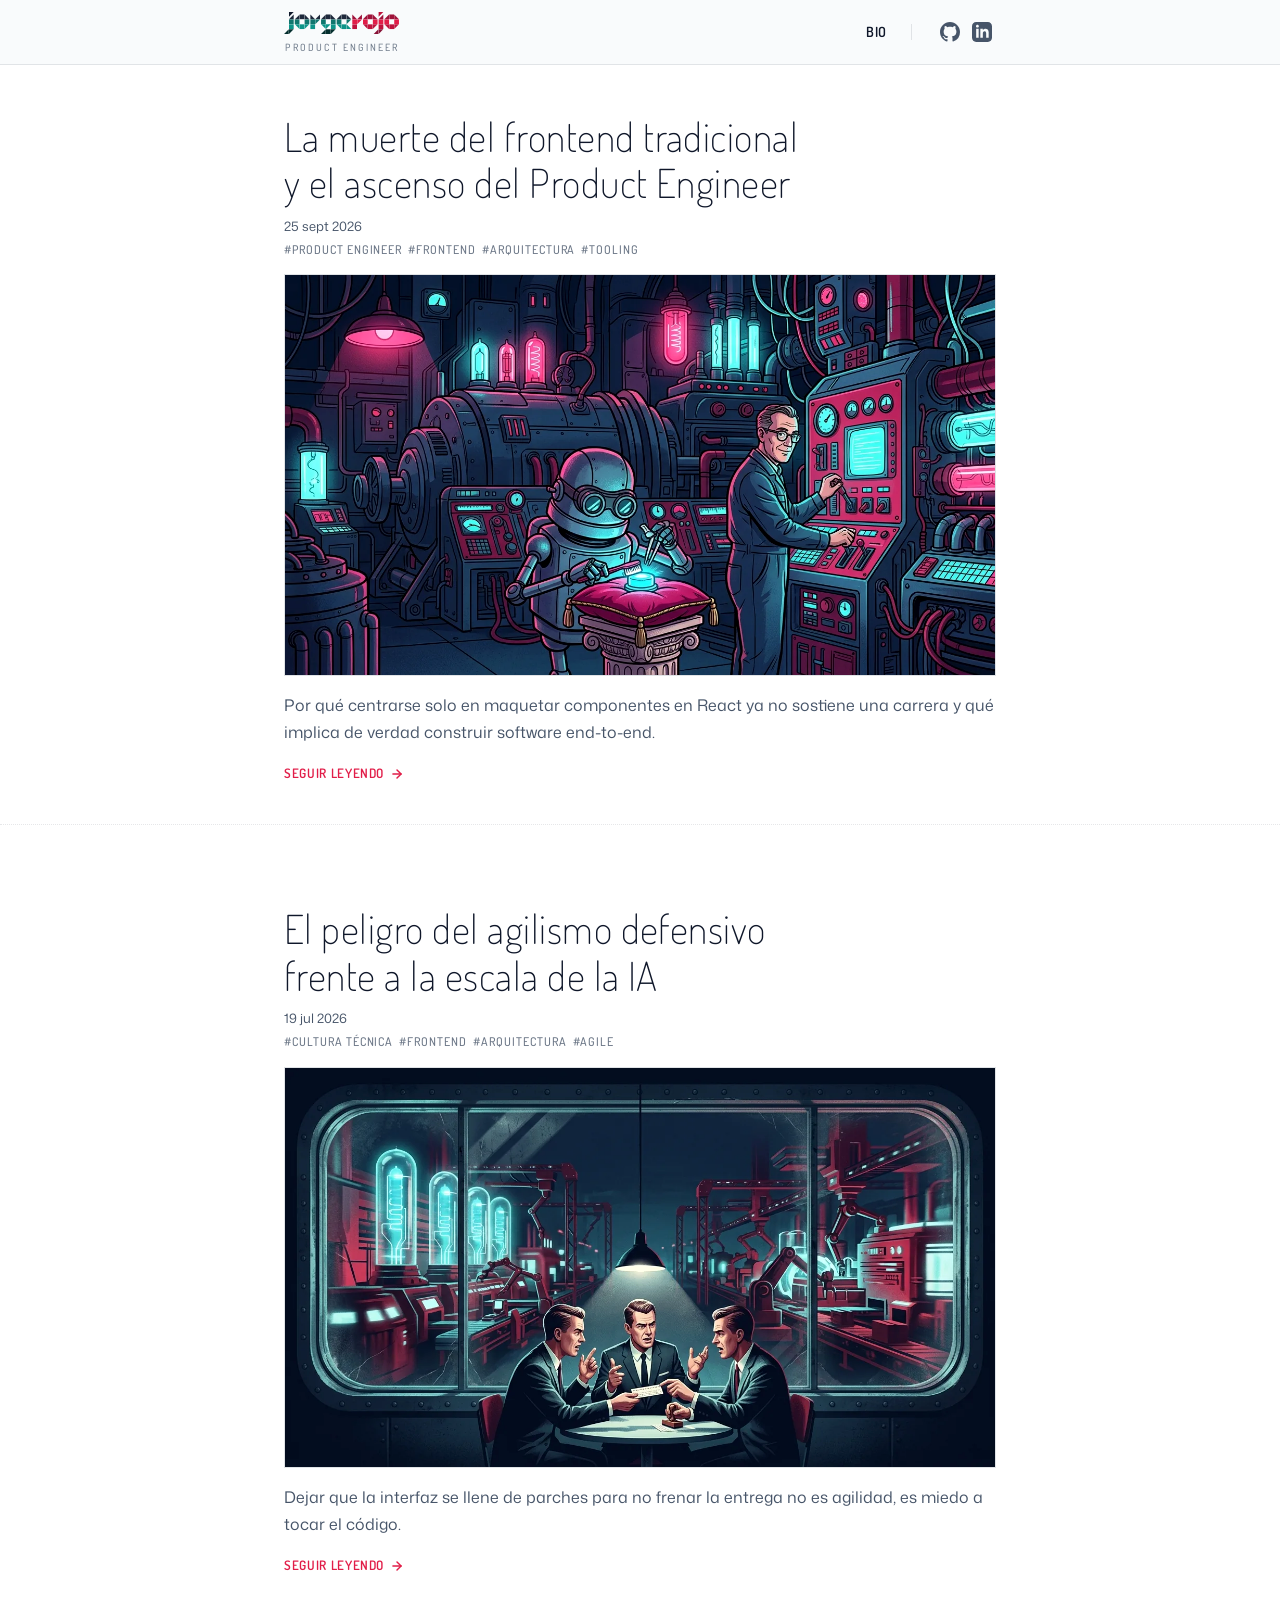
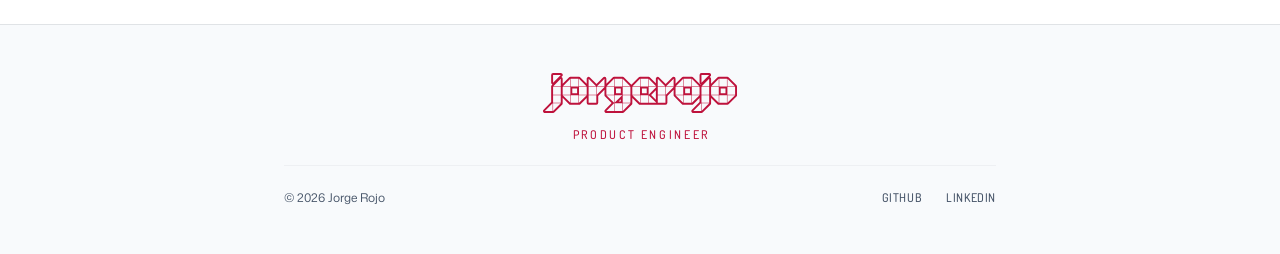
==== index.html @ 44f52a80 "deploy: automated build from commit 2c49580 [skip ci]" ====
<!DOCTYPE html><html lang="es" class="scroll-smooth"> <head><meta charset="utf-8"><meta name="viewport" content="width=device-width, initial-scale=1"><meta name="color-scheme" content="light dark"><link rel="icon" type="image/svg+xml" href="/favicon.svg"><link rel="shortcut icon" href="/favicon.ico"><link rel="canonical" href="https://www.jorgerojo.com/"><meta name="generator" content="Astro v7.3.5"><!-- Preload Critical Fonts (Eliminate FOUT & Typography Popping) --><link rel="preload" href="/fonts/dosis-latin-wght-normal.woff2" as="font" type="font/woff2" crossorigin><link rel="preload" href="/fonts/mona-sans-latin-wght-normal.woff2" as="font" type="font/woff2" crossorigin><title>Jorge Rojo | Product Engineer &amp; Arquitectura Frontend</title><meta name="description" content="Reflexiones sobre la industria del software y las realidades que asoman con el cambio de paradigma tecnológico."><meta name="author" content="Jorge Rojo"><meta name="robots" content="index, follow, max-image-preview:large, max-snippet:-1, max-video-preview:-1"><!-- OpenGraph --><meta property="og:site_name" content="Jorge Rojo"><meta property="og:locale" content="es_ES"><meta property="og:title" content="Jorge Rojo | Product Engineer &amp; Arquitectura Frontend"><meta property="og:description" content="Reflexiones sobre la industria del software y las realidades que asoman con el cambio de paradigma tecnológico."><meta property="og:url" content="https://www.jorgerojo.com/"><meta property="og:type" content="website"><meta property="og:image" content="https://www.jorgerojo.com/logo-jorge-rojo.svg"><!-- Twitter Card --><meta name="twitter:card" content="summary"><meta name="twitter:title" content="Jorge Rojo | Product Engineer &amp; Arquitectura Frontend"><meta name="twitter:description" content="Reflexiones sobre la industria del software y las realidades que asoman con el cambio de paradigma tecnológico."><meta name="twitter:image" content="https://www.jorgerojo.com/logo-jorge-rojo.svg"><!-- AI / LLM Contextual Discovery --><link rel="alternate" type="text/plain" href="/llms.txt" title="LLMs.txt"><link rel="alternate" type="text/plain" href="/llms-full.txt" title="LLMs-full.txt"><!-- Schema.org JSON-LD (Graph) --><script type="application/ld+json">{"@context":"https://schema.org","@graph":[{"@type":"Person","@id":"https://www.jorgerojo.com/#jorge-rojo","name":"Jorge Rojo","jobTitle":"Product Engineer","url":"https://www.jorgerojo.com","image":"https://www.jorgerojo.com/images/jorge-rojo.webp","sameAs":["https://www.linkedin.com/in/jorge-rojo/","https://github.com/JorgeRojo"],"knowsAbout":["Frontend Architecture","UI Engineering","Design Systems","Web Performance","TypeScript","Astro","AI Agents"]},{"@type":"WebSite","@id":"https://www.jorgerojo.com/#website","url":"https://www.jorgerojo.com","name":"Jorge Rojo | Product Engineer & Arquitectura Frontend","description":"Reflexiones sobre la industria del software y las realidades que asoman con el cambio de paradigma tecnológico.","inLanguage":"es","publisher":{"@id":"https://www.jorgerojo.com/#jorge-rojo"}}]}</script><link rel="stylesheet" href="/_astro/BaseLayout.AazjI-D1.css"><script type="module" src="/_astro/page.CMFgH77u.js"></script></head> <body class="bg-canvas-base text-snow min-h-screen flex flex-col selection:bg-action-berry selection:text-white antialiased overflow-x-clip"> <!-- Enlace de salto accesible (WCAG 2.4.1 Bypass Blocks) --><a href="#main-content" class="sr-only focus:not-sr-only focus:fixed focus:top-4 focus:left-4 focus:z-[100] focus:px-4 focus:py-2 focus:bg-action-berry focus:text-white focus:font-semibold focus:shadow-lg focus:outline-none focus:ring-2 focus:ring-snow font-heading tracking-wider">
Saltar al contenido principal
</a> <header id="site-header" class="site-header w-full border-b border-border-subtle bg-canvas-deep/80 backdrop-blur-md sticky top-0 z-50" data-astro-cid-nen7h5rs> <div class="site-header-inner max-w-[760px] mx-auto px-4 sm:px-6 relative h-16" data-astro-cid-nen7h5rs> <!-- Brand / Variant 05 SVG Logo (Único acceso a Inicio) --><a href="/" class="site-header-brand flex flex-col justify-center items-center hover:opacity-90 py-1" aria-label="Jorge Rojo - Inicio" title="Ir a la portada de Jorge Rojo | Product Engineer &amp; Arquitectura Frontend" data-astro-cid-nen7h5rs> <img src="/logo-jorge-rojo.svg" alt="Jorge Rojo" width="115" height="22" class="site-header-logo w-[104.5px] h-5 sm:w-[115px] sm:h-[22px] block" data-astro-cid-nen7h5rs> <span class="site-header-role text-[9.5px] sm:text-[10px] font-heading font-medium tracking-[0.22em] uppercase text-snow-muted/75 mt-1.5 sm:mt-2 leading-none text-center block whitespace-nowrap" data-astro-cid-nen7h5rs> Product Engineer </span> </a> <!-- Navigation (About + Social Icons) --> <nav class="site-header-nav flex items-center gap-5 text-sm font-semibold font-heading tracking-wider" aria-label="Navegación principal" data-astro-cid-nen7h5rs> <a href="/sobre-mi" class="transition-colors text-snow hover:text-bright-rose" aria-label="Bio: perfil profesional y principios de ingeniería" title="Perfil profesional, criterio técnico y principios de ingeniería" data-astro-cid-nen7h5rs>
BIO
</a> <div class="h-4 w-px bg-border-subtle mx-1" aria-hidden="true" role="separator" data-astro-cid-nen7h5rs></div> <nav class="flex items-center gap-1 " aria-label="Perfiles sociales en cabecera"> <a href="https://github.com/JorgeRojo" target="_blank" rel="noopener noreferrer" aria-label="Perfil de GitHub de Jorge Rojo (abre en nueva pestaña)" title="Perfil de GitHub de Jorge Rojo (se abre en nueva pestaña)" class="text-snow-muted hover:text-bright-rose transition-colors p-1"> <svg aria-hidden="true" focusable="false" width="20" height="20" class="w-5 h-5 fill-current" viewBox="0 0 24 24"> <path d="M12 0C5.37 0 0 5.37 0 12c0 5.31 3.435 9.795 8.205 11.385.6.105.825-.255.825-.57 0-.285-.015-1.23-.015-2.235-3.015.555-3.795-.735-4.035-1.41-.135-.345-.72-1.41-1.23-1.695-.42-.225-1.02-.78-.015-.795.945-.015 1.62.87 1.845 1.23 1.08 1.815 2.805 1.305 3.495.99.105-.78.42-1.305.765-1.605-2.67-.3-5.46-1.335-5.46-5.925 0-1.305.465-2.385 1.23-3.225-.12-.3-.54-1.53.12-3.18 0 0 1.005-.315 3.3 1.23.96-.27 1.98-.405 3-.405s2.04.135 3 .405c2.295-1.56 3.3-1.23 3.3-1.23.66 1.65.24 2.88.12 3.18.765.84 1.23 1.905 1.23 3.225 0 4.605-2.805 5.625-5.475 5.925.435.375.81 1.095.81 2.22 0 1.605-.015 2.895-.015 3.3 0 .315.225.69.825.57A12.02 12.02 0 0024 12c0-6.63-5.37-12-12-12z"></path> </svg> </a><a href="https://www.linkedin.com/in/jorge-rojo/" target="_blank" rel="noopener noreferrer" aria-label="Perfil de LinkedIn de Jorge Rojo (abre en nueva pestaña)" title="Perfil de LinkedIn de Jorge Rojo (se abre en nueva pestaña)" class="text-snow-muted hover:text-bright-rose transition-colors p-1"> <svg aria-hidden="true" focusable="false" width="20" height="20" class="w-5 h-5 fill-current" viewBox="0 0 24 24"> <path d="M19 0h-14c-2.761 0-5 2.239-5 5v14c0 2.761 2.239 5 5 5h14c2.762 0 5-2.239 5-5v-14c0-2.761-2.238-5-5-5zm-11 19h-3v-11h3v11zm-1.5-12.268c-.966 0-1.75-.79-1.75-1.764s.784-1.764 1.75-1.764 1.75.79 1.75 1.764-.783 1.764-1.75 1.764zm13.5 12.268h-3v-5.604c0-3.368-4-3.113-4 0v5.604h-3v-11h3v1.765c1.396-2.586 7-2.777 7 2.476v6.759z"></path> </svg> </a> </nav> </nav> </div> </header>  <script>
  (() => {
    // Si el navegador soporta ScrollTimeline nativo en JS y CSS (Chromium 115+)
    if (typeof ScrollTimeline !== 'undefined' && typeof CSS !== 'undefined' && CSS.supports && CSS.supports('animation-timeline', 'scroll()')) {
      return;
    }
    const header = document.getElementById('site-header');
    if (!header) return;
    let isScrolled = false;
    const onScroll = () => {
      const y = window.scrollY;
      if (!isScrolled && y > 60) {
        isScrolled = true;
        header.classList.add('is-scrolled');
      } else if (isScrolled && y < 20) {
        isScrolled = false;
        header.classList.remove('is-scrolled');
      }
    };
    window.addEventListener('scroll', onScroll, { passive: true });
    onScroll();
  })();
</script> <main id="main-content" class="w-full max-w-[760px] mx-auto px-4 sm:px-6 py-8 sm:py-12 flex-grow">   <h1 class="sr-only">Jorge Rojo | Product Engineer &amp; Arquitectura Frontend</h1>  <section aria-label="Listado de artículos del blog" class="flex flex-col"> <article aria-labelledby="post-title-la-muerte-del-frontend-tradicional" class="group py-7 sm:py-10 first:pt-0 last:pb-0  transition-colors"> <!-- 1. Título & Metadatos --><header class="mb-4"> <h2 id="post-title-la-muerte-del-frontend-tradicional" class="text-[1.75rem] sm:text-[2.25rem] lg:text-[2.5rem] font-extralight tracking-[0.012em] text-snow group-hover:text-bright-rose transition-colors leading-[1.16] text-balance normal-case mb-2.5 sm:mb-3"> <a href="/blog/la-muerte-del-frontend-tradicional" class="normal-case font-extralight focus:outline-none focus-visible:underline" title="Leer el artículo: La muerte del frontend tradicional y el ascenso del Product Engineer"> La muerte del frontend tradicional y el ascenso del Product Engineer </a> </h2> <div class="flex flex-col gap-1.5 mb-3 text-xs sm:text-[13px] text-snow-muted font-normal "> <time datetime="2026-09-25T00:00:00.000Z" class="whitespace-nowrap">25 sept 2026</time> <ul class="flex flex-wrap items-center gap-1.5 list-none p-0 m-0 " aria-label="Etiquetas"> <li> <span class="text-[11px] sm:text-xs font-heading font-medium tracking-[0.08em] uppercase text-snow-muted/80 whitespace-nowrap">
#Product Engineer </span> </li><li> <span class="text-[11px] sm:text-xs font-heading font-medium tracking-[0.08em] uppercase text-snow-muted/80 whitespace-nowrap">
#Frontend </span> </li><li> <span class="text-[11px] sm:text-xs font-heading font-medium tracking-[0.08em] uppercase text-snow-muted/80 whitespace-nowrap">
#Arquitectura </span> </li><li> <span class="text-[11px] sm:text-xs font-heading font-medium tracking-[0.08em] uppercase text-snow-muted/80 whitespace-nowrap">
#Tooling </span> </li> </ul> </div> </header> <!-- 2. Imagen: tan ancha como el texto (enlace complementario aria-hidden para evitar foco duplicado en lectores) --> <a href="/blog/la-muerte-del-frontend-tradicional" class="w-full overflow-hidden border border-border-subtle bg-canvas-deep block my-4 relative " tabindex="-1" aria-hidden="true"> <img src="/images/posts/la-muerte-del-frontend-tradicional.webp" alt="" width="760" height="428" class="w-full aspect-[16/9] object-cover filter contrast-105 group-hover:scale-[1.02] transition-transform duration-300" loading="lazy"> </a> <!-- 3. Resumen y enlace para seguir leyendo --> <div class="mt-4 space-y-3.5"> <p class="text-snow-muted text-[15px] sm:text-base leading-[1.7] text-pretty"> Por qué centrarse solo en maquetar componentes en React ya no sostiene una carrera y qué implica de verdad construir software end-to-end. </p> <div> <a href="/blog/la-muerte-del-frontend-tradicional" title="Leer el artículo completo: La muerte del frontend tradicional y el ascenso del Product Engineer" class="inline-flex items-center gap-1.5 text-xs sm:text-[13px] font-heading font-semibold tracking-wider uppercase text-bright-rose hover:text-action-hover transition-colors whitespace-nowrap"> <span>Seguir leyendo</span> <span class="sr-only">: La muerte del frontend tradicional y el ascenso del Product Engineer</span> <svg aria-hidden="true" focusable="false" width="14" height="14" viewBox="0 0 24 24" fill="none" stroke="currentColor" stroke-width="2.5" stroke-linecap="round" stroke-linejoin="round" class="group-hover:translate-x-1.5 transition-transform"> <line x1="5" y1="12" x2="19" y2="12"></line> <polyline points="12 5 19 12 12 19"></polyline> </svg> </a> </div> </div> <!-- Separador punteado a ancho completo de pantalla (full-bleed 100vw), omitido en el último artículo --> <div class="relative left-1/2 right-1/2 -ml-[50vw] -mr-[50vw] w-screen border-b border-dotted border-border-subtle mt-7 sm:mt-10 group-last:hidden" aria-hidden="true" role="separator"></div> </article><article aria-labelledby="post-title-el-peligro-del-agilismo-defensivo" class="group py-7 sm:py-10 first:pt-0 last:pb-0 pb-0 transition-colors"> <!-- 1. Título & Metadatos --><header class="mb-4"> <h2 id="post-title-el-peligro-del-agilismo-defensivo" class="text-[1.75rem] sm:text-[2.25rem] lg:text-[2.5rem] font-extralight tracking-[0.012em] text-snow group-hover:text-bright-rose transition-colors leading-[1.16] text-balance normal-case mb-2.5 sm:mb-3"> <a href="/blog/el-peligro-del-agilismo-defensivo" class="normal-case font-extralight focus:outline-none focus-visible:underline" title="Leer el artículo: El peligro del agilismo defensivo frente a la escala de la IA"> El peligro del agilismo defensivo frente a la escala de la IA </a> </h2> <div class="flex flex-col gap-1.5 mb-3 text-xs sm:text-[13px] text-snow-muted font-normal "> <time datetime="2026-07-19T00:00:00.000Z" class="whitespace-nowrap">19 jul 2026</time> <ul class="flex flex-wrap items-center gap-1.5 list-none p-0 m-0 " aria-label="Etiquetas"> <li> <span class="text-[11px] sm:text-xs font-heading font-medium tracking-[0.08em] uppercase text-snow-muted/80 whitespace-nowrap">
#Cultura Técnica </span> </li><li> <span class="text-[11px] sm:text-xs font-heading font-medium tracking-[0.08em] uppercase text-snow-muted/80 whitespace-nowrap">
#Frontend </span> </li><li> <span class="text-[11px] sm:text-xs font-heading font-medium tracking-[0.08em] uppercase text-snow-muted/80 whitespace-nowrap">
#Arquitectura </span> </li><li> <span class="text-[11px] sm:text-xs font-heading font-medium tracking-[0.08em] uppercase text-snow-muted/80 whitespace-nowrap">
#Agile </span> </li> </ul> </div> </header> <!-- 2. Imagen: tan ancha como el texto (enlace complementario aria-hidden para evitar foco duplicado en lectores) --> <a href="/blog/el-peligro-del-agilismo-defensivo" class="w-full overflow-hidden border border-border-subtle bg-canvas-deep block my-4 relative " tabindex="-1" aria-hidden="true"> <img src="/images/posts/el-peligro-del-agilismo-defensivo.webp" alt="" width="760" height="428" class="w-full aspect-[16/9] object-cover filter contrast-105 group-hover:scale-[1.02] transition-transform duration-300" loading="lazy"> </a> <!-- 3. Resumen y enlace para seguir leyendo --> <div class="mt-4 space-y-3.5"> <p class="text-snow-muted text-[15px] sm:text-base leading-[1.7] text-pretty"> Dejar que la interfaz se llene de parches para no frenar la entrega no es agilidad, es miedo a tocar el código. </p> <div> <a href="/blog/el-peligro-del-agilismo-defensivo" title="Leer el artículo completo: El peligro del agilismo defensivo frente a la escala de la IA" class="inline-flex items-center gap-1.5 text-xs sm:text-[13px] font-heading font-semibold tracking-wider uppercase text-bright-rose hover:text-action-hover transition-colors whitespace-nowrap"> <span>Seguir leyendo</span> <span class="sr-only">: El peligro del agilismo defensivo frente a la escala de la IA</span> <svg aria-hidden="true" focusable="false" width="14" height="14" viewBox="0 0 24 24" fill="none" stroke="currentColor" stroke-width="2.5" stroke-linecap="round" stroke-linejoin="round" class="group-hover:translate-x-1.5 transition-transform"> <line x1="5" y1="12" x2="19" y2="12"></line> <polyline points="12 5 19 12 12 19"></polyline> </svg> </a> </div> </div> <!-- Separador punteado a ancho completo de pantalla (full-bleed 100vw), omitido en el último artículo -->  </article> </section>  </main> <footer class="mt-auto border-t border-border-subtle bg-canvas-deep py-10 sm:py-12 text-xs text-snow-muted" data-astro-cid-jo6i4kqk> <div class="max-w-[760px] mx-auto px-4 sm:px-6 flex flex-col items-center justify-center gap-6" data-astro-cid-jo6i4kqk> <!-- Centered Brand: Logo 2 (+65% vs header, +10% escala) + Product Engineer en color del logo y espaciado --><a href="/" class="flex flex-col items-center justify-center hover:opacity-90 transition-opacity" aria-label="Jorge Rojo - Inicio" title="Volver a la portada de Jorge Rojo | Product Engineer &amp; Arquitectura Frontend" data-astro-cid-jo6i4kqk> <img src="/logo-jorge-rojo-2.svg" alt="Jorge Rojo" width="195" height="40" class="h-[33px] w-[160.5px] sm:h-[40px] sm:w-[194.5px] block footer-brand-logo" data-astro-cid-jo6i4kqk> <span class="text-[11px] sm:text-xs font-heading font-medium tracking-[0.22em] mr-[-0.22em] uppercase text-brand-logo mt-3.5 sm:mt-4 leading-none text-center whitespace-nowrap" data-astro-cid-jo6i4kqk> Product Engineer </span> </a> <!-- Footer Meta: Copyright & Redes sociales --> <div class="w-full flex flex-col sm:flex-row items-center justify-between gap-4 pt-6 border-t border-border-subtle/40 text-[11px] sm:text-xs" data-astro-cid-jo6i4kqk> <span data-astro-cid-jo6i4kqk>© 2026 Jorge Rojo</span> <nav class="flex items-center gap-6 font-heading font-medium tracking-wider" aria-label="Perfiles sociales en pie de página"> <a href="https://github.com/JorgeRojo" target="_blank" rel="noopener noreferrer" aria-label="Perfil de GitHub de Jorge Rojo (abre en nueva pestaña)" title="Perfil de GitHub de Jorge Rojo (se abre en nueva pestaña)" class="hover:text-bright-rose transition-colors"> <span class="whitespace-nowrap">GitHub</span> </a><a href="https://www.linkedin.com/in/jorge-rojo/" target="_blank" rel="noopener noreferrer" aria-label="Perfil de LinkedIn de Jorge Rojo (abre en nueva pestaña)" title="Perfil de LinkedIn de Jorge Rojo (se abre en nueva pestaña)" class="hover:text-bright-rose transition-colors"> <span class="whitespace-nowrap">LinkedIn</span> </a> </nav> </div> </div> </footer> <!-- Cloudflare Web Analytics --> <script type="module" src="https://static.cloudflareinsights.com/beacon.min.js" data-cf-beacon="{&quot;token&quot;: &quot;a482876f82164b0392340a3fcb94eeef&quot;}"></script><!-- End Cloudflare Web Analytics --> </body> </html>
---- _astro/BaseLayout.AazjI-D1.css ----
/*! tailwindcss v4.3.3 | MIT License | https://tailwindcss.com */
@layer properties{@supports (((-webkit-hyphens:none)) and (not (margin-trim:inline))) or ((-moz-orient:inline) and (not (color:rgb(from red r g b)))){*,:before,:after,::backdrop{--tw-rotate-x:initial;--tw-rotate-y:initial;--tw-rotate-z:initial;--tw-skew-x:initial;--tw-skew-y:initial;--tw-space-y-reverse:0;--tw-border-style:solid;--tw-gradient-position:initial;--tw-gradient-from:#0000;--tw-gradient-via:#0000;--tw-gradient-to:#0000;--tw-gradient-stops:initial;--tw-gradient-via-stops:initial;--tw-gradient-from-position:0%;--tw-gradient-via-position:50%;--tw-gradient-to-position:100%;--tw-leading:initial;--tw-font-weight:initial;--tw-tracking:initial;--tw-shadow:0 0 #0000;--tw-shadow-color:initial;--tw-shadow-alpha:100%;--tw-inset-shadow:0 0 #0000;--tw-inset-shadow-color:initial;--tw-inset-shadow-alpha:100%;--tw-ring-color:initial;--tw-ring-shadow:0 0 #0000;--tw-inset-ring-color:initial;--tw-inset-ring-shadow:0 0 #0000;--tw-ring-inset:initial;--tw-ring-offset-width:0px;--tw-ring-offset-color:#fff;--tw-ring-offset-shadow:0 0 #0000;--tw-blur:initial;--tw-brightness:initial;--tw-contrast:initial;--tw-grayscale:initial;--tw-hue-rotate:initial;--tw-invert:initial;--tw-opacity:initial;--tw-saturate:initial;--tw-sepia:initial;--tw-drop-shadow:initial;--tw-drop-shadow-color:initial;--tw-drop-shadow-alpha:100%;--tw-drop-shadow-size:initial;--tw-backdrop-blur:initial;--tw-backdrop-brightness:initial;--tw-backdrop-contrast:initial;--tw-backdrop-grayscale:initial;--tw-backdrop-hue-rotate:initial;--tw-backdrop-invert:initial;--tw-backdrop-opacity:initial;--tw-backdrop-saturate:initial;--tw-backdrop-sepia:initial;--tw-duration:initial;--tw-translate-x:0;--tw-translate-y:0;--tw-translate-z:0}}}@font-face{font-family:Dosis Variable;font-style:normal;font-display:swap;font-weight:200 800;src:url(/fonts/dosis-latin-ext-wght-normal.woff2)format("woff2");unicode-range:U+100-2BA,U+2BD-2C5,U+2C7-2CC,U+2CE-2D7,U+2DD-2FF,U+304,U+308,U+329,U+1D00-1DBF,U+1E00-1E9F,U+1EF2-1EFF,U+2020,U+20A0-20AB,U+20AD-20C0,U+2113,U+2C60-2C7F,U+A720-A7FF}@font-face{font-family:Dosis Variable;font-style:normal;font-display:swap;font-weight:200 800;src:url(/fonts/dosis-latin-wght-normal.woff2)format("woff2");unicode-range:U+??,U+131,U+152-153,U+2BB-2BC,U+2C6,U+2DA,U+2DC,U+304,U+308,U+329,U+2000-206F,U+20AC,U+2122,U+2191,U+2193,U+2212,U+2215,U+FEFF,U+FFFD}@font-face{font-family:Dosis;font-style:normal;font-display:swap;font-weight:200 800;src:url(/fonts/dosis-latin-wght-normal.woff2)format("woff2");unicode-range:U+??,U+131,U+152-153,U+2BB-2BC,U+2C6,U+2DA,U+2DC,U+304,U+308,U+329,U+2000-206F,U+20AC,U+2122,U+2191,U+2193,U+2212,U+2215,U+FEFF,U+FFFD}@font-face{font-family:Mona Sans Variable;font-style:normal;font-display:swap;font-weight:200 900;src:url(/fonts/mona-sans-latin-ext-wght-normal.woff2)format("woff2");unicode-range:U+100-2BA,U+2BD-2C5,U+2C7-2CC,U+2CE-2D7,U+2DD-2FF,U+304,U+308,U+329,U+1D00-1DBF,U+1E00-1E9F,U+1EF2-1EFF,U+2020,U+20A0-20AB,U+20AD-20C0,U+2113,U+2C60-2C7F,U+A720-A7FF}@font-face{font-family:Mona Sans Variable;font-style:normal;font-display:swap;font-weight:200 900;src:url(/fonts/mona-sans-latin-wght-normal.woff2)format("woff2");unicode-range:U+??,U+131,U+152-153,U+2BB-2BC,U+2C6,U+2DA,U+2DC,U+304,U+308,U+329,U+2000-206F,U+20AC,U+2122,U+2191,U+2193,U+2212,U+2215,U+FEFF,U+FFFD}@font-face{font-family:Mona Sans;font-style:normal;font-display:swap;font-weight:200 900;src:url(/fonts/mona-sans-latin-wght-normal.woff2)format("woff2");unicode-range:U+??,U+131,U+152-153,U+2BB-2BC,U+2C6,U+2DA,U+2DC,U+304,U+308,U+329,U+2000-206F,U+20AC,U+2122,U+2191,U+2193,U+2212,U+2215,U+FEFF,U+FFFD}@layer theme{:root,:host{--font-sans:"Mona Sans Variable", "Mona Sans", -apple-system, BlinkMacSystemFont, "Segoe UI", "Noto Sans", Helvetica, Arial, sans-serif, "Apple Color Emoji", "Segoe UI Emoji";--font-mono:ui-monospace, SFMono-Regular, "SF Mono", Menlo, Consolas, "Liberation Mono", monospace;--color-white:#fff;--spacing:.25rem;--text-xs:.75rem;--text-xs--line-height:calc(1 / .75);--text-sm:.875rem;--text-sm--line-height:calc(1.25 / .875);--text-base:1rem;--text-base--line-height:calc(1.5 / 1);--text-lg:1.125rem;--text-lg--line-height:calc(1.75 / 1.125);--text-xl:1.25rem;--text-xl--line-height:calc(1.75 / 1.25);--text-2xl:1.5rem;--text-2xl--line-height:calc(2 / 1.5);--text-3xl:1.875rem;--text-3xl--line-height:calc(2.25 / 1.875);--text-4xl:2.25rem;--text-4xl--line-height:calc(2.5 / 2.25);--font-weight-extralight:200;--font-weight-light:300;--font-weight-normal:400;--font-weight-medium:500;--font-weight-semibold:600;--tracking-tight:-.025em;--tracking-wider:.05em;--leading-tight:1.25;--leading-snug:1.375;--leading-relaxed:1.625;--drop-shadow-lg:0 4px 4px #00000026;--blur-md:12px;--default-transition-duration:.15s;--default-transition-timing-function:cubic-bezier(.4, 0, .2, 1);--default-font-family:var(--font-sans);--default-mono-font-family:var(--font-mono);--font-heading:"Dosis Variable", "Dosis", -apple-system, BlinkMacSystemFont, sans-serif;--color-canvas-base:var(--canvas-base);--color-canvas-deep:var(--canvas-deep);--color-canvas-surface:var(--canvas-surface);--color-snow:var(--snow);--color-snow-muted:var(--snow-muted);--color-border-subtle:var(--border-subtle);--color-border-medium:var(--border-medium);--color-border-strong:var(--border-strong);--color-action-berry:var(--action-berry);--color-action-hover:var(--action-hover);--color-bright-rose:var(--bright-rose);--color-brand-logo:var(--brand-logo)}}@layer base{*,:after,:before,::backdrop{box-sizing:border-box;border:0 solid;margin:0;padding:0}::file-selector-button{box-sizing:border-box;border:0 solid;margin:0;padding:0}html,:host{-webkit-text-size-adjust:100%;tab-size:4;line-height:1.5;font-family:var(--default-font-family,-apple-system, BlinkMacSystemFont, "Segoe UI", Roboto, "Helvetica Neue", "Noto Sans", Arial, sans-serif, "Apple Color Emoji", "Segoe UI Emoji", "Segoe UI Symbol", "Noto Color Emoji");font-feature-settings:var(--default-font-feature-settings,normal);font-variation-settings:var(--default-font-variation-settings,normal);-webkit-tap-highlight-color:transparent}hr{height:0;color:inherit;border-top-width:1px}abbr:where([title]){text-decoration:underline dotted}h1,h2,h3,h4,h5,h6{font-size:inherit;font-weight:inherit}a{color:inherit;-webkit-text-decoration:inherit;-webkit-text-decoration:inherit;-webkit-text-decoration:inherit;text-decoration:inherit}b,strong{font-weight:bolder}code,kbd,samp,pre{font-family:var(--default-mono-font-family,ui-monospace, SFMono-Regular, Menlo, Monaco, Consolas, "Liberation Mono", "Courier New", monospace);font-feature-settings:var(--default-mono-font-feature-settings,normal);font-variation-settings:var(--default-mono-font-variation-settings,normal);font-size:1em}small{font-size:80%}sub,sup{vertical-align:baseline;font-size:75%;line-height:0;position:relative}sub{bottom:-.25em}sup{top:-.5em}table{text-indent:0;border-color:inherit;border-collapse:collapse}:-moz-focusring:where(:not(iframe)){outline:auto}progress{vertical-align:baseline}summary{display:list-item}ol,ul,menu{list-style:none}img,svg,video,canvas,audio,iframe,embed,object{vertical-align:middle;display:block}img,video{max-width:100%;height:auto}button,input,select,optgroup,textarea{font:inherit;font-feature-settings:inherit;font-variation-settings:inherit;letter-spacing:inherit;color:inherit;opacity:1;background-color:#0000;border-radius:0}::file-selector-button{font:inherit;font-feature-settings:inherit;font-variation-settings:inherit;letter-spacing:inherit;color:inherit;opacity:1;background-color:#0000;border-radius:0}:where(select:is([multiple],[size])) optgroup{font-weight:bolder}:where(select:is([multiple],[size])) optgroup option{padding-inline-start:20px}::file-selector-button{margin-inline-end:4px}::placeholder{opacity:1}@supports (not ((-webkit-appearance:-apple-pay-button))) or (contain-intrinsic-size:1px){::placeholder{color:currentColor}@supports (color:color-mix(in lab, red, red)){::placeholder{color:color-mix(in oklab, currentcolor 50%, transparent)}}}textarea{resize:vertical}::-webkit-search-decoration{-webkit-appearance:none}::-webkit-date-and-time-value{min-height:1lh;text-align:inherit}::-webkit-datetime-edit{display:inline-flex}::-webkit-datetime-edit-fields-wrapper{padding:0}::-webkit-datetime-edit{padding-block:0}::-webkit-datetime-edit-year-field{padding-block:0}::-webkit-datetime-edit-month-field{padding-block:0}::-webkit-datetime-edit-day-field{padding-block:0}::-webkit-datetime-edit-hour-field{padding-block:0}::-webkit-datetime-edit-minute-field{padding-block:0}::-webkit-datetime-edit-second-field{padding-block:0}::-webkit-datetime-edit-millisecond-field{padding-block:0}::-webkit-datetime-edit-meridiem-field{padding-block:0}::-webkit-calendar-picker-indicator{line-height:1}:-moz-ui-invalid{box-shadow:none}button,input:where([type=button],[type=reset],[type=submit]){appearance:button}::file-selector-button{appearance:button}::-webkit-inner-spin-button{height:auto}::-webkit-outer-spin-button{height:auto}[hidden]:where(:not([hidden=until-found])){display:none!important}h1,h2,h3,h4,h5,h6{font-family:var(--font-heading);text-wrap:balance;text-transform:none;letter-spacing:.012em;font-weight:200}.text-balance,th,figcaption,[class*=subtitle],[class*=title],.prose-editorial h2,.prose-editorial h3,.prose-editorial h4{text-wrap:balance}p,li,blockquote,dd,.text-pretty,article header p,.prose-editorial p,.prose-editorial li,.prose-editorial blockquote{text-wrap:pretty}time,.text-nowrap,.whitespace-nowrap{text-wrap:nowrap}.prose-editorial{-webkit-hyphens:manual;hyphens:manual}a{text-transform:uppercase}h1 a,h2 a,h3 a,h4 a,h5 a,h6 a{text-transform:none;font-weight:inherit;font-family:inherit}}@layer components;@layer utilities{.sr-only{clip-path:inset(50%);white-space:nowrap;border-width:0;width:1px;height:1px;margin:-1px;padding:0;position:absolute;overflow:hidden}.relative{position:relative}.static{position:static}.sticky{position:sticky}.top-0{top:0}.right-1\/2{right:50%}.left-1\/2{left:50%}.z-50{z-index:50}.m-0{margin:0}.mx-1{margin-inline:var(--spacing)}.mx-auto{margin-inline:auto}.my-4{margin-block:calc(var(--spacing) * 4)}.my-8{margin-block:calc(var(--spacing) * 8)}.my-10{margin-block:calc(var(--spacing) * 10)}.mt-1\.5{margin-top:calc(var(--spacing) * 1.5)}.mt-3\.5{margin-top:calc(var(--spacing) * 3.5)}.mt-4{margin-top:calc(var(--spacing) * 4)}.mt-7{margin-top:calc(var(--spacing) * 7)}.mt-8{margin-top:calc(var(--spacing) * 8)}.mt-auto{margin-top:auto}.-mr-\[50vw\]{margin-right:-50vw}.mr-\[-0\.22em\]{margin-right:-.22em}.mb-0{margin-bottom:0}.mb-1{margin-bottom:var(--spacing)}.mb-2{margin-bottom:calc(var(--spacing) * 2)}.mb-2\.5{margin-bottom:calc(var(--spacing) * 2.5)}.mb-3{margin-bottom:calc(var(--spacing) * 3)}.mb-4{margin-bottom:calc(var(--spacing) * 4)}.mb-6{margin-bottom:calc(var(--spacing) * 6)}.mb-8{margin-bottom:calc(var(--spacing) * 8)}.mb-12{margin-bottom:calc(var(--spacing) * 12)}.-ml-\[50vw\]{margin-left:-50vw}.block{display:block}.flex{display:flex}.inline-flex{display:inline-flex}.aspect-\[16\/9\]{aspect-ratio:16/9}.h-4{height:calc(var(--spacing) * 4)}.h-5{height:calc(var(--spacing) * 5)}.h-8{height:calc(var(--spacing) * 8)}.h-16{height:calc(var(--spacing) * 16)}.h-32{height:calc(var(--spacing) * 32)}.h-\[33px\]{height:33px}.h-full{height:100%}.min-h-screen{min-height:100vh}.w-5{width:calc(var(--spacing) * 5)}.w-8{width:calc(var(--spacing) * 8)}.w-32{width:calc(var(--spacing) * 32)}.w-\[104\.5px\]{width:104.5px}.w-\[160\.5px\]{width:160.5px}.w-full{width:100%}.w-px{width:1px}.w-screen{width:100vw}.max-w-\[760px\]{max-width:760px}.min-w-0{min-width:0}.shrink-0{flex-shrink:0}.flex-grow{flex-grow:1}.transform{transform:var(--tw-rotate-x,) var(--tw-rotate-y,) var(--tw-rotate-z,) var(--tw-skew-x,) var(--tw-skew-y,)}.list-none{list-style-type:none}.flex-col{flex-direction:column}.flex-wrap{flex-wrap:wrap}.items-center{align-items:center}.items-start{align-items:flex-start}.justify-between{justify-content:space-between}.justify-center{justify-content:center}.gap-0{gap:0}.gap-1{gap:var(--spacing)}.gap-1\.5{gap:calc(var(--spacing) * 1.5)}.gap-2{gap:calc(var(--spacing) * 2)}.gap-4{gap:calc(var(--spacing) * 4)}.gap-5{gap:calc(var(--spacing) * 5)}.gap-6{gap:calc(var(--spacing) * 6)}:where(.space-y-2\.5>:not(:last-child)){--tw-space-y-reverse:0;margin-block-start:calc(calc(var(--spacing) * 2.5) * var(--tw-space-y-reverse));margin-block-end:calc(calc(var(--spacing) * 2.5) * calc(1 - var(--tw-space-y-reverse)))}:where(.space-y-3\.5>:not(:last-child)){--tw-space-y-reverse:0;margin-block-start:calc(calc(var(--spacing) * 3.5) * var(--tw-space-y-reverse));margin-block-end:calc(calc(var(--spacing) * 3.5) * calc(1 - var(--tw-space-y-reverse)))}.overflow-hidden{overflow:hidden}.overflow-x-clip{overflow-x:clip}.scroll-smooth{scroll-behavior:smooth}.rounded{border-radius:.25rem}.border{border-style:var(--tw-border-style);border-width:1px}.border-t{border-top-style:var(--tw-border-style);border-top-width:1px}.border-b{border-bottom-style:var(--tw-border-style);border-bottom-width:1px}.border-l-2{border-left-style:var(--tw-border-style);border-left-width:2px}.border-dotted{--tw-border-style:dotted;border-style:dotted}.border-action-berry{border-color:var(--color-action-berry)}.border-border-subtle,.border-border-subtle\/40{border-color:var(--color-border-subtle)}@supports (color:color-mix(in lab, red, red)){.border-border-subtle\/40{border-color:color-mix(in oklab, var(--color-border-subtle) 40%, transparent)}}.border-bright-rose\/50{border-color:var(--color-bright-rose)}@supports (color:color-mix(in lab, red, red)){.border-bright-rose\/50{border-color:color-mix(in oklab, var(--color-bright-rose) 50%, transparent)}}.bg-action-berry\/10{background-color:var(--color-action-berry)}@supports (color:color-mix(in lab, red, red)){.bg-action-berry\/10{background-color:color-mix(in oklab, var(--color-action-berry) 10%, transparent)}}.bg-border-subtle{background-color:var(--color-border-subtle)}.bg-canvas-base{background-color:var(--color-canvas-base)}.bg-canvas-deep,.bg-canvas-deep\/80{background-color:var(--color-canvas-deep)}@supports (color:color-mix(in lab, red, red)){.bg-canvas-deep\/80{background-color:color-mix(in oklab, var(--color-canvas-deep) 80%, transparent)}}.bg-canvas-surface\/50{background-color:var(--color-canvas-surface)}@supports (color:color-mix(in lab, red, red)){.bg-canvas-surface\/50{background-color:color-mix(in oklab, var(--color-canvas-surface) 50%, transparent)}}.bg-gradient-to-b{--tw-gradient-position:to bottom in oklab;background-image:linear-gradient(var(--tw-gradient-stops))}.from-action-berry{--tw-gradient-from:var(--color-action-berry);--tw-gradient-stops:var(--tw-gradient-via-stops,var(--tw-gradient-position), var(--tw-gradient-from) var(--tw-gradient-from-position), var(--tw-gradient-to) var(--tw-gradient-to-position))}.via-border-strong{--tw-gradient-via:var(--color-border-strong);--tw-gradient-via-stops:var(--tw-gradient-position), var(--tw-gradient-from) var(--tw-gradient-from-position), var(--tw-gradient-via) var(--tw-gradient-via-position), var(--tw-gradient-to) var(--tw-gradient-to-position);--tw-gradient-stops:var(--tw-gradient-via-stops)}.to-border-subtle{--tw-gradient-to:var(--color-border-subtle);--tw-gradient-stops:var(--tw-gradient-via-stops,var(--tw-gradient-position), var(--tw-gradient-from) var(--tw-gradient-from-position), var(--tw-gradient-to) var(--tw-gradient-to-position))}.fill-current{fill:currentColor}.object-cover{object-fit:cover}.p-0{padding:0}.p-1{padding:var(--spacing)}.p-4{padding:calc(var(--spacing) * 4)}.p-\[2\.5px\]{padding:2.5px}.px-4{padding-inline:calc(var(--spacing) * 4)}.py-1{padding-block:var(--spacing)}.py-1\.5{padding-block:calc(var(--spacing) * 1.5)}.py-7{padding-block:calc(var(--spacing) * 7)}.py-8{padding-block:calc(var(--spacing) * 8)}.py-10{padding-block:calc(var(--spacing) * 10)}.pt-6{padding-top:calc(var(--spacing) * 6)}.pb-0{padding-bottom:0}.pl-4{padding-left:calc(var(--spacing) * 4)}.text-center{text-align:center}.font-heading{font-family:var(--font-heading)}.font-mono{font-family:var(--font-mono)}.font-sans{font-family:var(--font-sans)}.text-3xl{font-size:var(--text-3xl);line-height:var(--tw-leading,var(--text-3xl--line-height))}.text-base{font-size:var(--text-base);line-height:var(--tw-leading,var(--text-base--line-height))}.text-sm{font-size:var(--text-sm);line-height:var(--tw-leading,var(--text-sm--line-height))}.text-xl{font-size:var(--text-xl);line-height:var(--tw-leading,var(--text-xl--line-height))}.text-xs{font-size:var(--text-xs);line-height:var(--tw-leading,var(--text-xs--line-height))}.text-\[1\.75rem\]{font-size:1.75rem}.text-\[2\.25rem\]{font-size:2.25rem}.text-\[9\.5px\]{font-size:9.5px}.text-\[11px\]{font-size:11px}.text-\[13px\]{font-size:13px}.text-\[15px\]{font-size:15px}.leading-\[1\.1\]{--tw-leading:1.1;line-height:1.1}.leading-\[1\.7\]{--tw-leading:1.7;line-height:1.7}.leading-\[1\.16\]{--tw-leading:1.16;line-height:1.16}.leading-\[1\.72\]{--tw-leading:1.72;line-height:1.72}.leading-none{--tw-leading:1;line-height:1}.leading-relaxed{--tw-leading:var(--leading-relaxed);line-height:var(--leading-relaxed)}.leading-snug{--tw-leading:var(--leading-snug);line-height:var(--leading-snug)}.leading-tight{--tw-leading:var(--leading-tight);line-height:var(--leading-tight)}.font-extralight{--tw-font-weight:var(--font-weight-extralight);font-weight:var(--font-weight-extralight)}.font-light{--tw-font-weight:var(--font-weight-light);font-weight:var(--font-weight-light)}.font-medium{--tw-font-weight:var(--font-weight-medium);font-weight:var(--font-weight-medium)}.font-normal{--tw-font-weight:var(--font-weight-normal);font-weight:var(--font-weight-normal)}.font-semibold{--tw-font-weight:var(--font-weight-semibold);font-weight:var(--font-weight-semibold)}.tracking-\[0\.08em\]{--tw-tracking:.08em;letter-spacing:.08em}.tracking-\[0\.012em\]{--tw-tracking:.012em;letter-spacing:.012em}.tracking-\[0\.22em\]{--tw-tracking:.22em;letter-spacing:.22em}.tracking-tight{--tw-tracking:var(--tracking-tight);letter-spacing:var(--tracking-tight)}.tracking-wider{--tw-tracking:var(--tracking-wider);letter-spacing:var(--tracking-wider)}.text-balance{text-wrap:balance}.text-pretty{text-wrap:pretty}.text-wrap{text-wrap:wrap}.whitespace-nowrap{white-space:nowrap}.text-brand-logo{color:var(--color-brand-logo)}.text-bright-rose,.text-bright-rose\/80{color:var(--color-bright-rose)}@supports (color:color-mix(in lab, red, red)){.text-bright-rose\/80{color:color-mix(in oklab, var(--color-bright-rose) 80%, transparent)}}.text-snow{color:var(--color-snow)}.text-snow-muted,.text-snow-muted\/75{color:var(--color-snow-muted)}@supports (color:color-mix(in lab, red, red)){.text-snow-muted\/75{color:color-mix(in oklab, var(--color-snow-muted) 75%, transparent)}}.text-snow-muted\/80{color:var(--color-snow-muted)}@supports (color:color-mix(in lab, red, red)){.text-snow-muted\/80{color:color-mix(in oklab, var(--color-snow-muted) 80%, transparent)}}.text-snow-muted\/90{color:var(--color-snow-muted)}@supports (color:color-mix(in lab, red, red)){.text-snow-muted\/90{color:color-mix(in oklab, var(--color-snow-muted) 90%, transparent)}}.text-snow\/90{color:var(--color-snow)}@supports (color:color-mix(in lab, red, red)){.text-snow\/90{color:color-mix(in oklab, var(--color-snow) 90%, transparent)}}.normal-case{text-transform:none}.uppercase{text-transform:uppercase}.antialiased{-webkit-font-smoothing:antialiased;-moz-osx-font-smoothing:grayscale}.shadow{--tw-shadow:0 1px 3px 0 var(--tw-shadow-color,#0000001a), 0 1px 2px -1px var(--tw-shadow-color,#0000001a);box-shadow:var(--tw-inset-shadow), var(--tw-inset-ring-shadow), var(--tw-ring-offset-shadow), var(--tw-ring-shadow), var(--tw-shadow)}.blur{--tw-blur:blur(8px);filter:var(--tw-blur,) var(--tw-brightness,) var(--tw-contrast,) var(--tw-grayscale,) var(--tw-hue-rotate,) var(--tw-invert,) var(--tw-saturate,) var(--tw-sepia,) var(--tw-drop-shadow,)}.contrast-105{--tw-contrast:contrast(105%);filter:var(--tw-blur,) var(--tw-brightness,) var(--tw-contrast,) var(--tw-grayscale,) var(--tw-hue-rotate,) var(--tw-invert,) var(--tw-saturate,) var(--tw-sepia,) var(--tw-drop-shadow,)}.drop-shadow-lg{--tw-drop-shadow-size:drop-shadow(0 4px 4px var(--tw-drop-shadow-color,#00000026));--tw-drop-shadow:drop-shadow(var(--drop-shadow-lg));filter:var(--tw-blur,) var(--tw-brightness,) var(--tw-contrast,) var(--tw-grayscale,) var(--tw-hue-rotate,) var(--tw-invert,) var(--tw-saturate,) var(--tw-sepia,) var(--tw-drop-shadow,)}.filter{filter:var(--tw-blur,) var(--tw-brightness,) var(--tw-contrast,) var(--tw-grayscale,) var(--tw-hue-rotate,) var(--tw-invert,) var(--tw-saturate,) var(--tw-sepia,) var(--tw-drop-shadow,)}.backdrop-blur-md{--tw-backdrop-blur:blur(var(--blur-md));backdrop-filter:var(--tw-backdrop-blur,) var(--tw-backdrop-brightness,) var(--tw-backdrop-contrast,) var(--tw-backdrop-grayscale,) var(--tw-backdrop-hue-rotate,) var(--tw-backdrop-invert,) var(--tw-backdrop-opacity,) var(--tw-backdrop-saturate,) var(--tw-backdrop-sepia,)}.transition{transition-property:color,background-color,border-color,outline-color,text-decoration-color,fill,stroke,--tw-gradient-from,--tw-gradient-via,--tw-gradient-to,opacity,box-shadow,transform,translate,scale,rotate,filter,-webkit-backdrop-filter,backdrop-filter,display,content-visibility,overlay,pointer-events;transition-timing-function:var(--tw-ease,var(--default-transition-timing-function));transition-duration:var(--tw-duration,var(--default-transition-duration))}.transition-colors{transition-property:color,background-color,border-color,outline-color,text-decoration-color,fill,stroke,--tw-gradient-from,--tw-gradient-via,--tw-gradient-to;transition-timing-function:var(--tw-ease,var(--default-transition-timing-function));transition-duration:var(--tw-duration,var(--default-transition-duration))}.transition-opacity{transition-property:opacity;transition-timing-function:var(--tw-ease,var(--default-transition-timing-function));transition-duration:var(--tw-duration,var(--default-transition-duration))}.transition-transform{transition-property:transform,translate,scale,rotate;transition-timing-function:var(--tw-ease,var(--default-transition-timing-function));transition-duration:var(--tw-duration,var(--default-transition-duration))}.duration-300{--tw-duration:.3s;transition-duration:.3s}.group-last\:hidden:is(:where(.group):last-child *){display:none}@media (hover:hover){.group-hover\:translate-x-1\.5:is(:where(.group):hover *){--tw-translate-x:calc(var(--spacing) * 1.5);translate:var(--tw-translate-x) var(--tw-translate-y)}.group-hover\:scale-\[1\.02\]:is(:where(.group):hover *){scale:1.02}.group-hover\:text-bright-rose:is(:where(.group):hover *){color:var(--color-bright-rose)}}.selection\:bg-action-berry ::selection,.selection\:bg-action-berry::selection{background-color:var(--color-action-berry)}.selection\:text-white ::selection,.selection\:text-white::selection{color:var(--color-white)}.first\:pt-0:first-child{padding-top:0}.last\:pb-0:last-child{padding-bottom:0}@media (hover:hover){.hover\:border-border-medium:hover{border-color:var(--color-border-medium)}.hover\:text-action-hover:hover{color:var(--color-action-hover)}.hover\:text-bright-rose:hover{color:var(--color-bright-rose)}.hover\:opacity-90:hover{opacity:.9}}.focus\:not-sr-only:focus{clip-path:none;white-space:normal;width:auto;height:auto;margin:0;padding:0;position:static;overflow:visible}.focus\:fixed:focus{position:fixed}.focus\:top-4:focus{top:calc(var(--spacing) * 4)}.focus\:left-4:focus{left:calc(var(--spacing) * 4)}.focus\:z-\[100\]:focus{z-index:100}.focus\:bg-action-berry:focus{background-color:var(--color-action-berry)}.focus\:px-4:focus{padding-inline:calc(var(--spacing) * 4)}.focus\:py-2:focus{padding-block:calc(var(--spacing) * 2)}.focus\:font-semibold:focus{--tw-font-weight:var(--font-weight-semibold);font-weight:var(--font-weight-semibold)}.focus\:text-white:focus{color:var(--color-white)}.focus\:shadow-lg:focus{--tw-shadow:0 10px 15px -3px var(--tw-shadow-color,#0000001a), 0 4px 6px -4px var(--tw-shadow-color,#0000001a);box-shadow:var(--tw-inset-shadow), var(--tw-inset-ring-shadow), var(--tw-ring-offset-shadow), var(--tw-ring-shadow), var(--tw-shadow)}.focus\:ring-2:focus{--tw-ring-shadow:var(--tw-ring-inset,) 0 0 0 calc(2px + var(--tw-ring-offset-width)) var(--tw-ring-color,currentcolor);box-shadow:var(--tw-inset-shadow), var(--tw-inset-ring-shadow), var(--tw-ring-offset-shadow), var(--tw-ring-shadow), var(--tw-shadow)}.focus\:ring-snow:focus{--tw-ring-color:var(--color-snow)}.focus\:outline-none:focus{--tw-outline-style:none;outline-style:none}.focus-visible\:underline:focus-visible{text-decoration-line:underline}@media (width>=40rem){.sm\:mt-2{margin-top:calc(var(--spacing) * 2)}.sm\:mt-4{margin-top:calc(var(--spacing) * 4)}.sm\:mt-10{margin-top:calc(var(--spacing) * 10)}.sm\:mb-3{margin-bottom:calc(var(--spacing) * 3)}.sm\:mb-5{margin-bottom:calc(var(--spacing) * 5)}.sm\:mb-10{margin-bottom:calc(var(--spacing) * 10)}.sm\:mb-16{margin-bottom:calc(var(--spacing) * 16)}.sm\:h-44{height:calc(var(--spacing) * 44)}.sm\:h-\[22px\]{height:22px}.sm\:h-\[40px\]{height:40px}.sm\:w-44{width:calc(var(--spacing) * 44)}.sm\:w-\[115px\]{width:115px}.sm\:w-\[194\.5px\]{width:194.5px}.sm\:flex-row{flex-direction:row}.sm\:items-center{align-items:center}.sm\:gap-8{gap:calc(var(--spacing) * 8)}.sm\:p-5{padding:calc(var(--spacing) * 5)}.sm\:p-\[3px\]{padding:3px}.sm\:px-6{padding-inline:calc(var(--spacing) * 6)}.sm\:py-10{padding-block:calc(var(--spacing) * 10)}.sm\:py-12{padding-block:calc(var(--spacing) * 12)}.sm\:pl-5{padding-left:calc(var(--spacing) * 5)}.sm\:text-2xl{font-size:var(--text-2xl);line-height:var(--tw-leading,var(--text-2xl--line-height))}.sm\:text-4xl{font-size:var(--text-4xl);line-height:var(--tw-leading,var(--text-4xl--line-height))}.sm\:text-base{font-size:var(--text-base);line-height:var(--tw-leading,var(--text-base--line-height))}.sm\:text-lg{font-size:var(--text-lg);line-height:var(--tw-leading,var(--text-lg--line-height))}.sm\:text-sm{font-size:var(--text-sm);line-height:var(--tw-leading,var(--text-sm--line-height))}.sm\:text-xs{font-size:var(--text-xs);line-height:var(--tw-leading,var(--text-xs--line-height))}.sm\:text-\[1\.375rem\]{font-size:1.375rem}.sm\:text-\[2\.25rem\]{font-size:2.25rem}.sm\:text-\[2\.85rem\]{font-size:2.85rem}.sm\:text-\[10px\]{font-size:10px}.sm\:text-\[13px\]{font-size:13px}}@media (width>=64rem){.lg\:text-\[1\.2rem\]{font-size:1.2rem}.lg\:text-\[2\.5rem\]{font-size:2.5rem}.lg\:text-\[2\.6rem\]{font-size:2.6rem}.lg\:text-\[3\.25rem\]{font-size:3.25rem}}}:root{color-scheme:dark;--canvas-base:#0f172a;--canvas-deep:#080d1a;--canvas-surface:#1e293b;--snow:#f1f5f9;--snow-muted:#94a3b8;--border-subtle:#ffffff1a;--border-medium:#ffffff26;--border-strong:#ffffff40;--pine:#022824;--pine-deep:#02231e;--mint-border:#99f6e4;--action-berry:#be123c;--action-hover:#e11d48;--bright-rose:#f43f5e;--brand-logo:#f43f5e}@media (prefers-color-scheme:light){:root{color-scheme:light;--canvas-base:#fff;--canvas-deep:#f8fafc;--canvas-surface:#f1f5f9;--snow:#0f172a;--snow-muted:#475569;--border-subtle:#0f172a1a;--border-medium:#0f172a29;--border-strong:#0f172a42;--pine:#f0fdfa;--pine-deep:#ccfbf1;--mint-border:#0d9488;--action-berry:#be123c;--action-hover:#9f1239;--bright-rose:#e11d48;--brand-logo:#be123c}}:root{font-family:var(--font-sans);background-color:var(--canvas-base);color:var(--snow)}code,pre,kbd,samp{font-family:var(--font-mono);-webkit-hyphens:none;hyphens:none}:focus-visible{outline:2px solid var(--bright-rose);outline-offset:2px}.octagon-badge{background-color:var(--bright-rose);clip-path:polygon(8px 0%,calc(100% - 8px) 0%,100% 8px,100% calc(100% - 8px),calc(100% - 8px) 100%,8px 100%,0% calc(100% - 8px),0% 8px);justify-content:center;align-items:center;display:inline-flex;position:relative}.octagon-badge:before{content:"";background-color:var(--bright-rose);position:absolute;inset:1px}@supports (color:color-mix(in lab, red, red)){.octagon-badge:before{background-color:color-mix(in srgb, var(--bright-rose) 18%, var(--canvas-deep))}}.octagon-badge:before{clip-path:polygon(7.5px 0%,calc(100% - 7.5px) 0%,100% 7.5px,100% calc(100% - 7.5px),calc(100% - 7.5px) 100%,7.5px 100%,0% calc(100% - 7.5px),0% 7.5px);z-index:0}.octagon-badge>*{z-index:1;position:relative}.prose-editorial{max-width:none;color:var(--snow-muted);font-size:1rem;line-height:1.76}@media (width>=640px){.prose-editorial{font-size:1.0625rem;line-height:1.8}}.prose-editorial>*+*{margin-top:1.5rem}.prose-editorial p{text-wrap:pretty;text-align:left}.prose-editorial strong,.prose-editorial b{color:var(--snow);font-weight:600}.prose-editorial>h2{font-family:var(--font-heading);letter-spacing:.012em;color:var(--snow);text-wrap:balance;text-transform:none;padding-top:3rem;font-size:1.75rem;font-weight:200;line-height:1.18}@media (width>=640px){.prose-editorial>h2{padding-top:3.75rem;font-size:2.25rem}}.prose-editorial>h3{font-family:var(--font-heading);letter-spacing:.012em;color:var(--snow);text-wrap:balance;text-transform:none;padding-top:2.25rem;font-size:1.35rem;font-weight:200;line-height:1.22}@media (width>=640px){.prose-editorial>h3{padding-top:2.75rem;font-size:1.625rem}}.prose-editorial>table{border:1px solid var(--border-subtle);border-collapse:collapse;width:100%;margin-top:1.5rem;margin-bottom:1.5rem}.prose-editorial th{border:1px solid var(--border-subtle);background-color:var(--canvas-deep);color:var(--snow);text-align:left;padding:.75rem;font-weight:600}.prose-editorial td{border:1px solid var(--border-subtle);color:var(--snow);padding:.75rem}@supports (color:color-mix(in lab, red, red)){.prose-editorial td{color:color-mix(in srgb, var(--snow) 90%, transparent)}}.prose-editorial>pre{background-color:var(--canvas-deep);border:1px solid var(--border-subtle);font-size:.875rem;font-family:var(--font-mono);padding:1rem;overflow-x:auto}.prose-editorial :not(pre)>code{color:var(--snow)}@supports (color:color-mix(in lab, red, red)){.prose-editorial :not(pre)>code{color:color-mix(in srgb, var(--snow) 70%, var(--bright-rose) 30%)}}.prose-editorial :not(pre)>code{font-size:.9em;font-weight:500}.prose-editorial a{color:var(--bright-rose);text-underline-offset:3px;text-decoration:underline;transition:color .15s}.prose-editorial a:hover{color:var(--action-hover)}.prose-editorial blockquote{border-left:2px solid var(--action-berry);color:var(--snow-muted);padding-left:1.25rem;font-style:italic;line-height:1.7}.prose-editorial>ul,.prose-editorial>ol{margin-top:1.25rem;margin-bottom:1.25rem;padding-left:1.5rem}.prose-editorial>ul{list-style-type:disc}.prose-editorial>ol{list-style-type:decimal}.prose-editorial>ul>li,.prose-editorial>ol>li{margin-top:.375rem;margin-bottom:.375rem;line-height:1.7}.not-prose{-webkit-hyphens:none;hyphens:none}.not-prose,.not-prose *{color:revert}.not-prose ol,.not-prose ul,.not-prose li{margin:0!important;padding:0!important;list-style:none!important}@property --tw-rotate-x{syntax:"*";inherits:false}@property --tw-rotate-y{syntax:"*";inherits:false}@property --tw-rotate-z{syntax:"*";inherits:false}@property --tw-skew-x{syntax:"*";inherits:false}@property --tw-skew-y{syntax:"*";inherits:false}@property --tw-space-y-reverse{syntax:"*";inherits:false;initial-value:0}@property --tw-border-style{syntax:"*";inherits:false;initial-value:solid}@property --tw-gradient-position{syntax:"*";inherits:false}@property --tw-gradient-from{syntax:"<color>";inherits:false;initial-value:#0000}@property --tw-gradient-via{syntax:"<color>";inherits:false;initial-value:#0000}@property --tw-gradient-to{syntax:"<color>";inherits:false;initial-value:#0000}@property --tw-gradient-stops{syntax:"*";inherits:false}@property --tw-gradient-via-stops{syntax:"*";inherits:false}@property --tw-gradient-from-position{syntax:"<length-percentage>";inherits:false;initial-value:0%}@property --tw-gradient-via-position{syntax:"<length-percentage>";inherits:false;initial-value:50%}@property --tw-gradient-to-position{syntax:"<length-percentage>";inherits:false;initial-value:100%}@property --tw-leading{syntax:"*";inherits:false}@property --tw-font-weight{syntax:"*";inherits:false}@property --tw-tracking{syntax:"*";inherits:false}@property --tw-shadow{syntax:"*";inherits:false;initial-value:0 0 #0000}@property --tw-shadow-color{syntax:"*";inherits:false}@property --tw-shadow-alpha{syntax:"<percentage>";inherits:false;initial-value:100%}@property --tw-inset-shadow{syntax:"*";inherits:false;initial-value:0 0 #0000}@property --tw-inset-shadow-color{syntax:"*";inherits:false}@property --tw-inset-shadow-alpha{syntax:"<percentage>";inherits:false;initial-value:100%}@property --tw-ring-color{syntax:"*";inherits:false}@property --tw-ring-shadow{syntax:"*";inherits:false;initial-value:0 0 #0000}@property --tw-inset-ring-color{syntax:"*";inherits:false}@property --tw-inset-ring-shadow{syntax:"*";inherits:false;initial-value:0 0 #0000}@property --tw-ring-inset{syntax:"*";inherits:false}@property --tw-ring-offset-width{syntax:"<length>";inherits:false;initial-value:0}@property --tw-ring-offset-color{syntax:"*";inherits:false;initial-value:#fff}@property --tw-ring-offset-shadow{syntax:"*";inherits:false;initial-value:0 0 #0000}@property --tw-blur{syntax:"*";inherits:false}@property --tw-brightness{syntax:"*";inherits:false}@property --tw-contrast{syntax:"*";inherits:false}@property --tw-grayscale{syntax:"*";inherits:false}@property --tw-hue-rotate{syntax:"*";inherits:false}@property --tw-invert{syntax:"*";inherits:false}@property --tw-opacity{syntax:"*";inherits:false}@property --tw-saturate{syntax:"*";inherits:false}@property --tw-sepia{syntax:"*";inherits:false}@property --tw-drop-shadow{syntax:"*";inherits:false}@property --tw-drop-shadow-color{syntax:"*";inherits:false}@property --tw-drop-shadow-alpha{syntax:"<percentage>";inherits:false;initial-value:100%}@property --tw-drop-shadow-size{syntax:"*";inherits:false}@property --tw-backdrop-blur{syntax:"*";inherits:false}@property --tw-backdrop-brightness{syntax:"*";inherits:false}@property --tw-backdrop-contrast{syntax:"*";inherits:false}@property --tw-backdrop-grayscale{syntax:"*";inherits:false}@property --tw-backdrop-hue-rotate{syntax:"*";inherits:false}@property --tw-backdrop-invert{syntax:"*";inherits:false}@property --tw-backdrop-opacity{syntax:"*";inherits:false}@property --tw-backdrop-saturate{syntax:"*";inherits:false}@property --tw-backdrop-sepia{syntax:"*";inherits:false}@property --tw-duration{syntax:"*";inherits:false}@property --tw-translate-x{syntax:"*";inherits:false;initial-value:0}@property --tw-translate-y{syntax:"*";inherits:false;initial-value:0}@property --tw-translate-z{syntax:"*";inherits:false;initial-value:0}.site-header-inner[data-astro-cid-nen7h5rs]{height:4rem;transition:height .25s cubic-bezier(.16,1,.3,1)}.site-header-brand[data-astro-cid-nen7h5rs]{will-change:left, transform;height:fit-content;margin-top:auto;margin-bottom:auto;transition:left .25s cubic-bezier(.16,1,.3,1),transform .25s cubic-bezier(.16,1,.3,1);position:absolute;top:0;bottom:0;left:1rem}@media (width>=640px){.site-header-brand[data-astro-cid-nen7h5rs]{left:1.5rem}}.site-header-nav[data-astro-cid-nen7h5rs]{will-change:opacity, transform;height:fit-content;margin-top:auto;margin-bottom:auto;transition:opacity .2s,transform .25s;position:absolute;top:0;bottom:0;right:1rem}@media (width>=640px){.site-header-nav[data-astro-cid-nen7h5rs]{right:1.5rem}}.site-header-role[data-astro-cid-nen7h5rs]{white-space:nowrap;text-align:center;letter-spacing:.22em;will-change:opacity, max-height;width:auto;margin-right:-.22em;transition:opacity .2s,max-height .25s,margin .25s;overflow:hidden}.site-header-logo[data-astro-cid-nen7h5rs]{aspect-ratio:559/107.03;transform-origin:50%;will-change:transform;transition:transform .25s cubic-bezier(.16,1,.3,1);display:block}@supports (animation-timeline:scroll()){@keyframes anim-header-height{0%{height:4rem}to{height:2.35rem}}@keyframes anim-brand-center-mobile{0%{left:1rem;transform:translate(0)}to{left:50%;transform:translate(-50%)}}@keyframes anim-brand-center-desktop{0%{left:1.5rem;transform:translate(0)}to{left:50%;transform:translate(-50%)}}@keyframes anim-hide-role{0%{opacity:1;max-height:20px;margin-top:.5rem}50%,to{opacity:0;max-height:0;margin-top:0}}@keyframes anim-shrink-logo{0%{transform:scale(1)}to{transform:scale(.85)}}@keyframes anim-hide-nav{0%{opacity:1;pointer-events:auto;transform:translate(0)}60%,to{opacity:0;pointer-events:none;visibility:hidden;transform:translate(12px)}}.site-header-inner[data-astro-cid-nen7h5rs]{animation-name:anim-header-height;animation-timing-function:linear;animation-fill-mode:both;animation-timeline:scroll(root);animation-range:0 80px}.site-header-brand[data-astro-cid-nen7h5rs]{animation-name:anim-brand-center-mobile;animation-timing-function:linear;animation-fill-mode:both;animation-timeline:scroll(root);animation-range:0 80px}@media (width>=640px){.site-header-brand[data-astro-cid-nen7h5rs]{animation-name:anim-brand-center-desktop}}.site-header-logo[data-astro-cid-nen7h5rs]{animation-name:anim-shrink-logo;animation-timing-function:linear;animation-fill-mode:both;animation-timeline:scroll(root);animation-range:0 80px}.site-header-role[data-astro-cid-nen7h5rs]{animation-name:anim-hide-role;animation-timing-function:linear;animation-fill-mode:both;animation-timeline:scroll(root);animation-range:0 50px}.site-header-nav[data-astro-cid-nen7h5rs]{animation-name:anim-hide-nav;animation-timing-function:linear;animation-fill-mode:both;animation-timeline:scroll(root);animation-range:0 60px}}.site-header.is-scrolled .site-header-inner[data-astro-cid-nen7h5rs]{height:2.75rem}.site-header.is-scrolled .site-header-brand[data-astro-cid-nen7h5rs]{left:50%;transform:translate(-50%)}.site-header.is-scrolled .site-header-logo[data-astro-cid-nen7h5rs]{transform:scale(.85)}.site-header.is-scrolled .site-header-role[data-astro-cid-nen7h5rs]{opacity:0;max-height:0;margin-top:0}.site-header.is-scrolled .site-header-nav[data-astro-cid-nen7h5rs]{opacity:0;pointer-events:none;visibility:hidden;transform:translate(12px)}.footer-brand-logo[data-astro-cid-jo6i4kqk]{aspect-ratio:403.96/83.05}
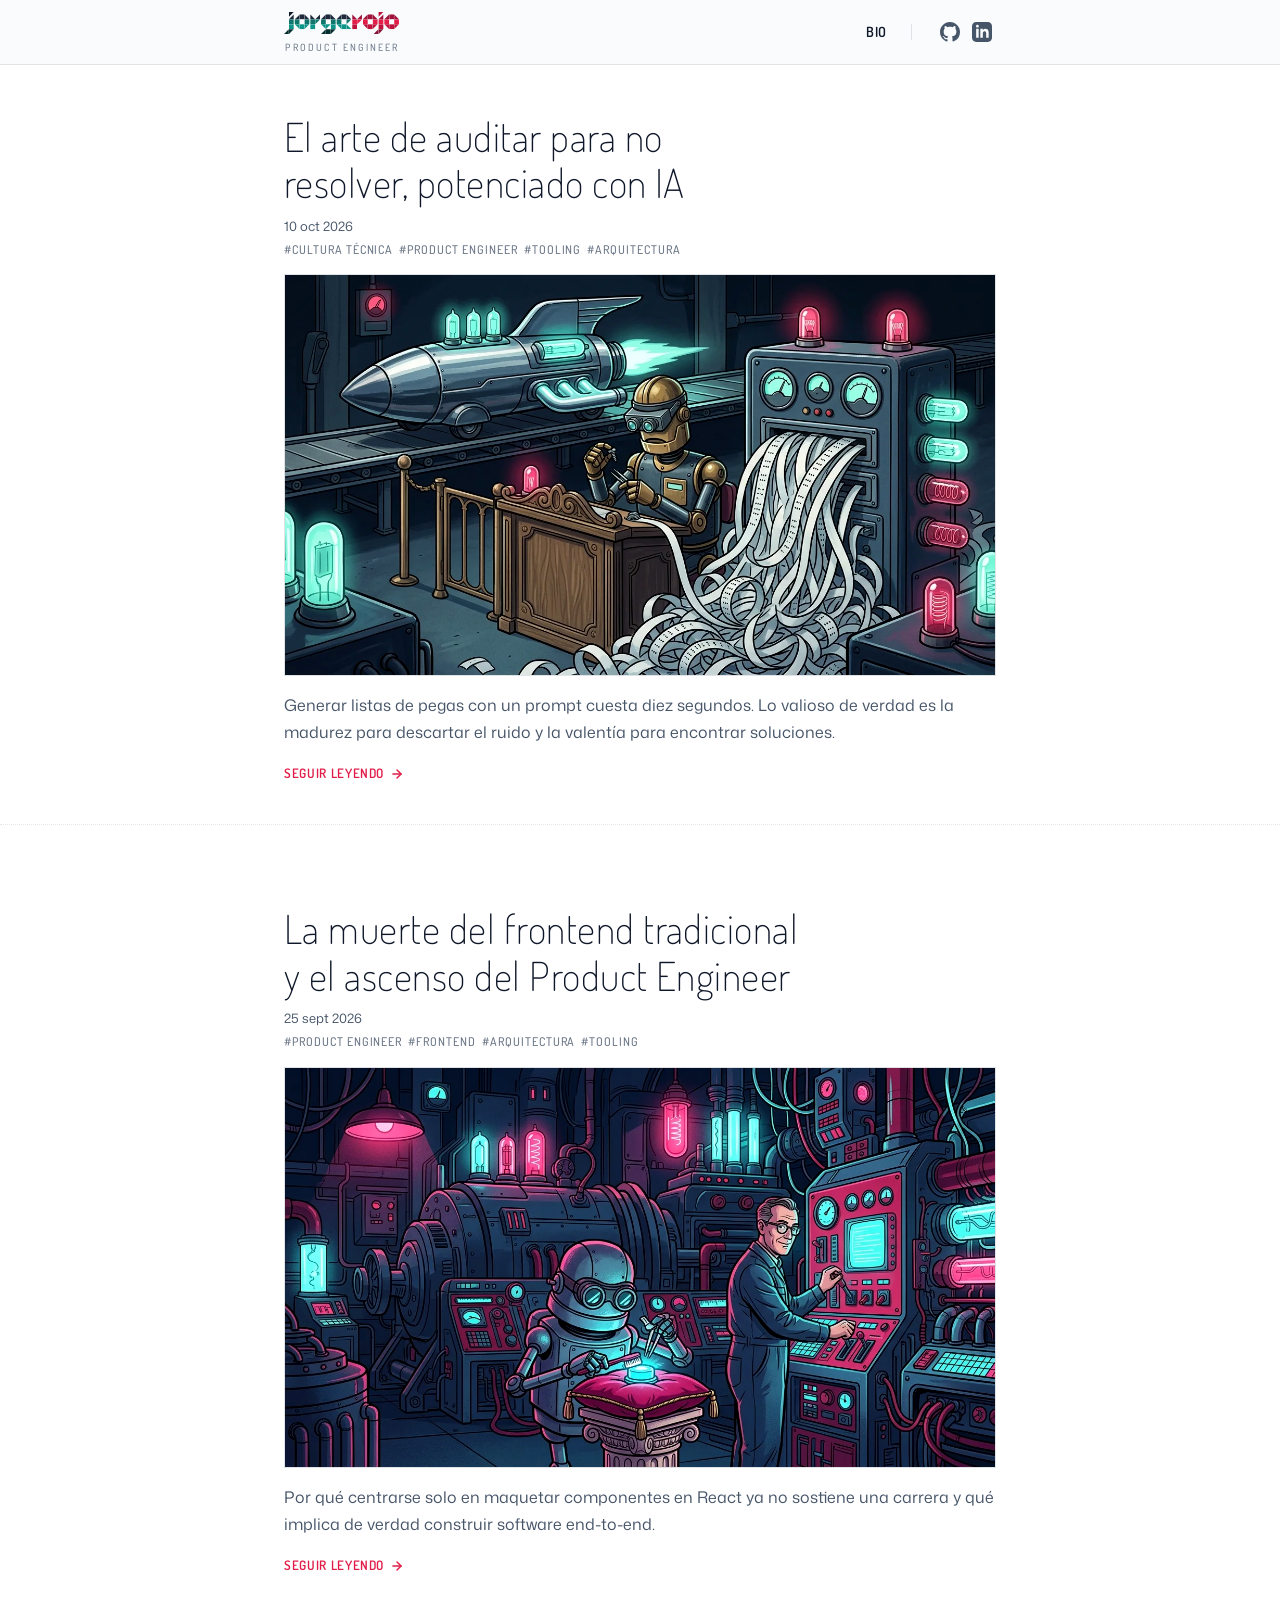
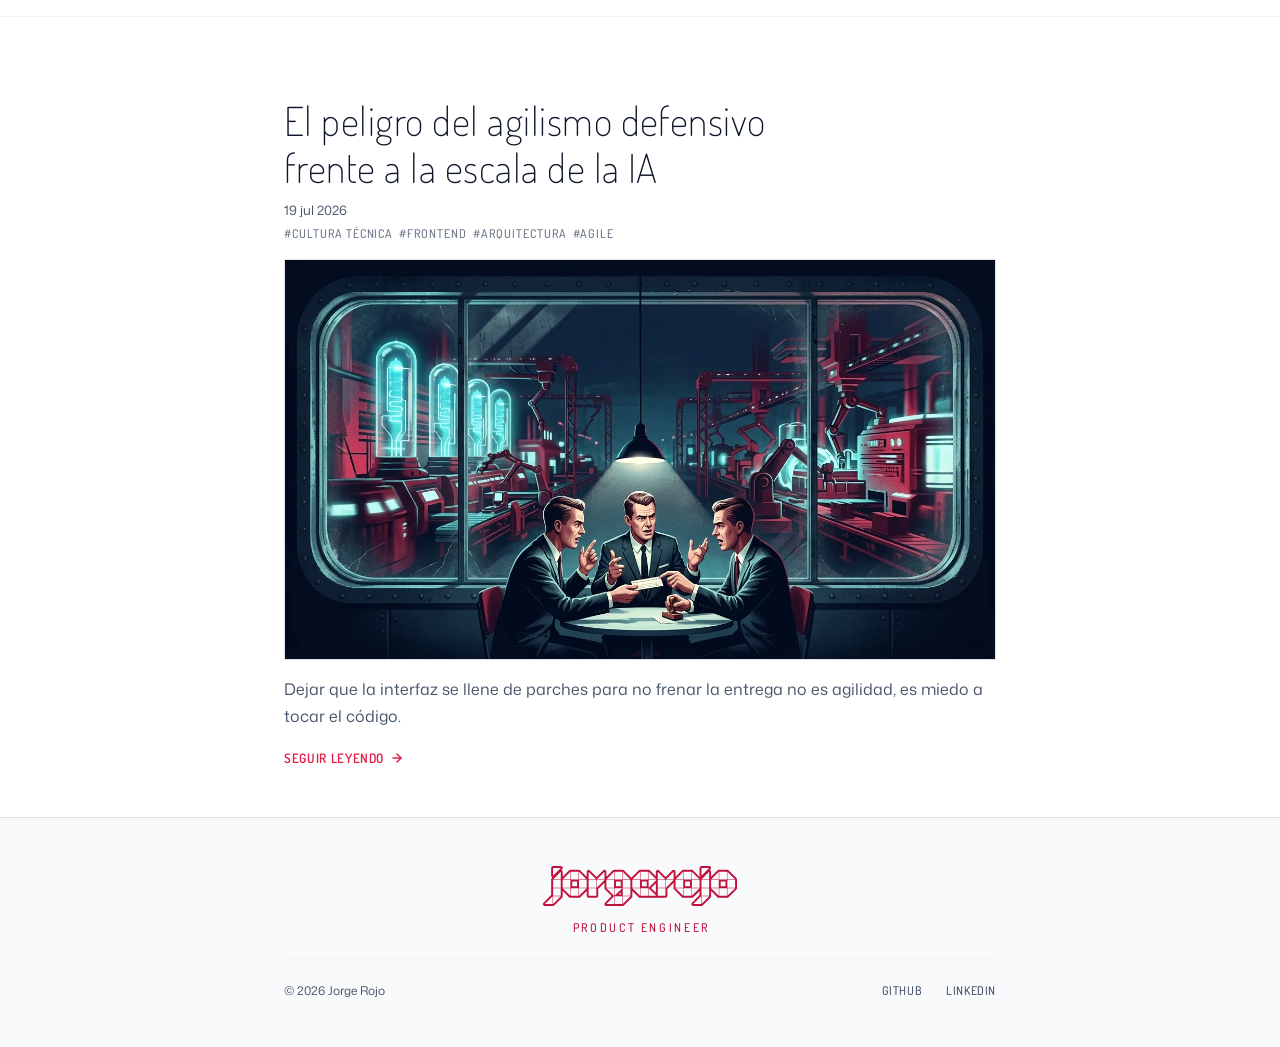
==== commit 4c746630: "deploy: automated build from commit 28ab245 [skip ci]" ====
--- a/index.html
+++ b/index.html
@@ -1,4 +1,4 @@
-<!DOCTYPE html><html lang="es" class="scroll-smooth"> <head><meta charset="utf-8"><meta name="viewport" content="width=device-width, initial-scale=1"><meta name="color-scheme" content="light dark"><link rel="icon" type="image/svg+xml" href="/favicon.svg"><link rel="shortcut icon" href="/favicon.ico"><link rel="canonical" href="https://www.jorgerojo.com/"><meta name="generator" content="Astro v7.3.5"><!-- Preload Critical Fonts (Eliminate FOUT & Typography Popping) --><link rel="preload" href="/fonts/dosis-latin-wght-normal.woff2" as="font" type="font/woff2" crossorigin><link rel="preload" href="/fonts/mona-sans-latin-wght-normal.woff2" as="font" type="font/woff2" crossorigin><title>Jorge Rojo | Product Engineer &amp; Arquitectura Frontend</title><meta name="description" content="Reflexiones sobre la industria del software y las realidades que asoman con el cambio de paradigma tecnológico."><meta name="author" content="Jorge Rojo"><meta name="robots" content="index, follow, max-image-preview:large, max-snippet:-1, max-video-preview:-1"><!-- OpenGraph --><meta property="og:site_name" content="Jorge Rojo"><meta property="og:locale" content="es_ES"><meta property="og:title" content="Jorge Rojo | Product Engineer &amp; Arquitectura Frontend"><meta property="og:description" content="Reflexiones sobre la industria del software y las realidades que asoman con el cambio de paradigma tecnológico."><meta property="og:url" content="https://www.jorgerojo.com/"><meta property="og:type" content="website"><meta property="og:image" content="https://www.jorgerojo.com/logo-jorge-rojo.svg"><!-- Twitter Card --><meta name="twitter:card" content="summary"><meta name="twitter:title" content="Jorge Rojo | Product Engineer &amp; Arquitectura Frontend"><meta name="twitter:description" content="Reflexiones sobre la industria del software y las realidades que asoman con el cambio de paradigma tecnológico."><meta name="twitter:image" content="https://www.jorgerojo.com/logo-jorge-rojo.svg"><!-- AI / LLM Contextual Discovery --><link rel="alternate" type="text/plain" href="/llms.txt" title="LLMs.txt"><link rel="alternate" type="text/plain" href="/llms-full.txt" title="LLMs-full.txt"><!-- Schema.org JSON-LD (Graph) --><script type="application/ld+json">{"@context":"https://schema.org","@graph":[{"@type":"Person","@id":"https://www.jorgerojo.com/#jorge-rojo","name":"Jorge Rojo","jobTitle":"Product Engineer","url":"https://www.jorgerojo.com","image":"https://www.jorgerojo.com/images/jorge-rojo.webp","sameAs":["https://www.linkedin.com/in/jorge-rojo/","https://github.com/JorgeRojo"],"knowsAbout":["Frontend Architecture","UI Engineering","Design Systems","Web Performance","TypeScript","Astro","AI Agents"]},{"@type":"WebSite","@id":"https://www.jorgerojo.com/#website","url":"https://www.jorgerojo.com","name":"Jorge Rojo | Product Engineer & Arquitectura Frontend","description":"Reflexiones sobre la industria del software y las realidades que asoman con el cambio de paradigma tecnológico.","inLanguage":"es","publisher":{"@id":"https://www.jorgerojo.com/#jorge-rojo"}}]}</script><link rel="stylesheet" href="/_astro/BaseLayout.AazjI-D1.css"><script type="module" src="/_astro/page.CMFgH77u.js"></script></head> <body class="bg-canvas-base text-snow min-h-screen flex flex-col selection:bg-action-berry selection:text-white antialiased overflow-x-clip"> <!-- Enlace de salto accesible (WCAG 2.4.1 Bypass Blocks) --><a href="#main-content" class="sr-only focus:not-sr-only focus:fixed focus:top-4 focus:left-4 focus:z-[100] focus:px-4 focus:py-2 focus:bg-action-berry focus:text-white focus:font-semibold focus:shadow-lg focus:outline-none focus:ring-2 focus:ring-snow font-heading tracking-wider">
+<!DOCTYPE html><html lang="es" class="scroll-smooth"> <head><meta charset="utf-8"><meta name="viewport" content="width=device-width, initial-scale=1"><meta name="color-scheme" content="light dark"><link rel="icon" type="image/svg+xml" href="/favicon.svg"><link rel="shortcut icon" href="/favicon.ico"><link rel="canonical" href="https://www.jorgerojo.com/"><meta name="generator" content="Astro v7.3.5"><!-- Preload Critical Fonts (Eliminate FOUT & Typography Popping) --><link rel="preload" href="/fonts/dosis-latin-wght-normal.woff2" as="font" type="font/woff2" crossorigin><link rel="preload" href="/fonts/mona-sans-latin-wght-normal.woff2" as="font" type="font/woff2" crossorigin><title>Jorge Rojo | Product Engineer &amp; Arquitectura Frontend</title><meta name="description" content="Reflexiones sobre la industria del software y las realidades que asoman con el cambio de paradigma tecnológico."><meta name="author" content="Jorge Rojo"><meta name="robots" content="index, follow, max-image-preview:large, max-snippet:-1, max-video-preview:-1"><!-- OpenGraph --><meta property="og:site_name" content="Jorge Rojo"><meta property="og:locale" content="es_ES"><meta property="og:title" content="Jorge Rojo | Product Engineer &amp; Arquitectura Frontend"><meta property="og:description" content="Reflexiones sobre la industria del software y las realidades que asoman con el cambio de paradigma tecnológico."><meta property="og:url" content="https://www.jorgerojo.com/"><meta property="og:type" content="website"><meta property="og:image" content="https://www.jorgerojo.com/logo-jorge-rojo.svg"><!-- Twitter Card --><meta name="twitter:card" content="summary"><meta name="twitter:title" content="Jorge Rojo | Product Engineer &amp; Arquitectura Frontend"><meta name="twitter:description" content="Reflexiones sobre la industria del software y las realidades que asoman con el cambio de paradigma tecnológico."><meta name="twitter:image" content="https://www.jorgerojo.com/logo-jorge-rojo.svg"><!-- AI / LLM Contextual Discovery --><link rel="alternate" type="text/plain" href="/llms.txt" title="LLMs.txt"><!-- Schema.org JSON-LD (Graph) --><script type="application/ld+json">{"@context":"https://schema.org","@graph":[{"@type":"Person","@id":"https://www.jorgerojo.com/#jorge-rojo","name":"Jorge Rojo","jobTitle":"Product Engineer","url":"https://www.jorgerojo.com","image":"https://www.jorgerojo.com/images/jorge-rojo.webp","sameAs":["https://www.linkedin.com/in/jorge-rojo/","https://github.com/JorgeRojo"],"knowsAbout":["Frontend Architecture","UI Engineering","Design Systems","Web Performance","TypeScript","Astro","AI Agents"]},{"@type":"WebSite","@id":"https://www.jorgerojo.com/#website","url":"https://www.jorgerojo.com","name":"Jorge Rojo | Product Engineer & Arquitectura Frontend","description":"Reflexiones sobre la industria del software y las realidades que asoman con el cambio de paradigma tecnológico.","inLanguage":"es","publisher":{"@id":"https://www.jorgerojo.com/#jorge-rojo"}}]}</script><link rel="stylesheet" href="/_astro/BaseLayout.AazjI-D1.css"><script type="module" src="/_astro/page.CMFgH77u.js"></script></head> <body class="bg-canvas-base text-snow min-h-screen flex flex-col selection:bg-action-berry selection:text-white antialiased overflow-x-clip"> <!-- Enlace de salto accesible (WCAG 2.4.1 Bypass Blocks) --><a href="#main-content" class="sr-only focus:not-sr-only focus:fixed focus:top-4 focus:left-4 focus:z-[100] focus:px-4 focus:py-2 focus:bg-action-berry focus:text-white focus:font-semibold focus:shadow-lg focus:outline-none focus:ring-2 focus:ring-snow font-heading tracking-wider">
 Saltar al contenido principal
 </a> <header id="site-header" class="site-header w-full border-b border-border-subtle bg-canvas-deep/80 backdrop-blur-md sticky top-0 z-50" data-astro-cid-nen7h5rs> <div class="site-header-inner max-w-[760px] mx-auto px-4 sm:px-6 relative h-16" data-astro-cid-nen7h5rs> <!-- Brand / Variant 05 SVG Logo (Único acceso a Inicio) --><a href="/" class="site-header-brand flex flex-col justify-center items-center hover:opacity-90 py-1" aria-label="Jorge Rojo - Inicio" title="Ir a la portada de Jorge Rojo | Product Engineer &amp; Arquitectura Frontend" data-astro-cid-nen7h5rs> <img src="/logo-jorge-rojo.svg" alt="Jorge Rojo" width="115" height="22" class="site-header-logo w-[104.5px] h-5 sm:w-[115px] sm:h-[22px] block" data-astro-cid-nen7h5rs> <span class="site-header-role text-[9.5px] sm:text-[10px] font-heading font-medium tracking-[0.22em] uppercase text-snow-muted/75 mt-1.5 sm:mt-2 leading-none text-center block whitespace-nowrap" data-astro-cid-nen7h5rs> Product Engineer </span> </a> <!-- Navigation (About + Social Icons) --> <nav class="site-header-nav flex items-center gap-5 text-sm font-semibold font-heading tracking-wider" aria-label="Navegación principal" data-astro-cid-nen7h5rs> <a href="/sobre-mi" class="transition-colors text-snow hover:text-bright-rose" aria-label="Bio: perfil profesional y principios de ingeniería" title="Perfil profesional, criterio técnico y principios de ingeniería" data-astro-cid-nen7h5rs>
 BIO
@@ -24,7 +24,11 @@
     window.addEventListener('scroll', onScroll, { passive: true });
     onScroll();
   })();
-</script> <main id="main-content" class="w-full max-w-[760px] mx-auto px-4 sm:px-6 py-8 sm:py-12 flex-grow">   <h1 class="sr-only">Jorge Rojo | Product Engineer &amp; Arquitectura Frontend</h1>  <section aria-label="Listado de artículos del blog" class="flex flex-col"> <article aria-labelledby="post-title-la-muerte-del-frontend-tradicional" class="group py-7 sm:py-10 first:pt-0 last:pb-0  transition-colors"> <!-- 1. Título & Metadatos --><header class="mb-4"> <h2 id="post-title-la-muerte-del-frontend-tradicional" class="text-[1.75rem] sm:text-[2.25rem] lg:text-[2.5rem] font-extralight tracking-[0.012em] text-snow group-hover:text-bright-rose transition-colors leading-[1.16] text-balance normal-case mb-2.5 sm:mb-3"> <a href="/blog/la-muerte-del-frontend-tradicional" class="normal-case font-extralight focus:outline-none focus-visible:underline" title="Leer el artículo: La muerte del frontend tradicional y el ascenso del Product Engineer"> La muerte del frontend tradicional y el ascenso del Product Engineer </a> </h2> <div class="flex flex-col gap-1.5 mb-3 text-xs sm:text-[13px] text-snow-muted font-normal "> <time datetime="2026-09-25T00:00:00.000Z" class="whitespace-nowrap">25 sept 2026</time> <ul class="flex flex-wrap items-center gap-1.5 list-none p-0 m-0 " aria-label="Etiquetas"> <li> <span class="text-[11px] sm:text-xs font-heading font-medium tracking-[0.08em] uppercase text-snow-muted/80 whitespace-nowrap">
+</script> <main id="main-content" class="w-full max-w-[760px] mx-auto px-4 sm:px-6 py-8 sm:py-12 flex-grow">   <h1 class="sr-only">Jorge Rojo | Product Engineer &amp; Arquitectura Frontend</h1>  <section aria-label="Listado de artículos del blog" class="flex flex-col"> <article aria-labelledby="post-title-el-arte-de-auditar-para-no-resolver" class="group py-7 sm:py-10 first:pt-0 last:pb-0  transition-colors"> <!-- 1. Título & Metadatos --><header class="mb-4"> <h2 id="post-title-el-arte-de-auditar-para-no-resolver" class="text-[1.75rem] sm:text-[2.25rem] lg:text-[2.5rem] font-extralight tracking-[0.012em] text-snow group-hover:text-bright-rose transition-colors leading-[1.16] text-balance normal-case mb-2.5 sm:mb-3"> <a href="/blog/el-arte-de-auditar-para-no-resolver" class="normal-case font-extralight focus:outline-none focus-visible:underline" title="Leer el artículo: El arte de auditar para no resolver, potenciado con IA"> El arte de auditar para no resolver, potenciado con IA </a> </h2> <div class="flex flex-col gap-1.5 mb-3 text-xs sm:text-[13px] text-snow-muted font-normal "> <time datetime="2026-10-10T00:00:00.000Z" class="whitespace-nowrap">10 oct 2026</time> <ul class="flex flex-wrap items-center gap-1.5 list-none p-0 m-0 " aria-label="Etiquetas"> <li> <span class="text-[11px] sm:text-xs font-heading font-medium tracking-[0.08em] uppercase text-snow-muted/80 whitespace-nowrap">
+#Cultura Técnica </span> </li><li> <span class="text-[11px] sm:text-xs font-heading font-medium tracking-[0.08em] uppercase text-snow-muted/80 whitespace-nowrap">
+#Product Engineer </span> </li><li> <span class="text-[11px] sm:text-xs font-heading font-medium tracking-[0.08em] uppercase text-snow-muted/80 whitespace-nowrap">
+#Tooling </span> </li><li> <span class="text-[11px] sm:text-xs font-heading font-medium tracking-[0.08em] uppercase text-snow-muted/80 whitespace-nowrap">
+#Arquitectura </span> </li> </ul> </div> </header> <!-- 2. Imagen: tan ancha como el texto (enlace complementario aria-hidden para evitar foco duplicado en lectores) --> <a href="/blog/el-arte-de-auditar-para-no-resolver" class="w-full overflow-hidden border border-border-subtle bg-canvas-deep block my-4 relative " tabindex="-1" aria-hidden="true"> <img src="/images/posts/el-arte-de-auditar-para-no-resolver.webp" alt="" width="760" height="428" class="w-full aspect-[16/9] object-cover filter contrast-105 group-hover:scale-[1.02] transition-transform duration-300" loading="lazy"> </a> <!-- 3. Resumen y enlace para seguir leyendo --> <div class="mt-4 space-y-3.5"> <p class="text-snow-muted text-[15px] sm:text-base leading-[1.7] text-pretty"> Generar listas de pegas con un prompt cuesta diez segundos. Lo valioso de verdad es la madurez para descartar el ruido y la valentía para encontrar soluciones. </p> <div> <a href="/blog/el-arte-de-auditar-para-no-resolver" title="Leer el artículo completo: El arte de auditar para no resolver, potenciado con IA" class="inline-flex items-center gap-1.5 text-xs sm:text-[13px] font-heading font-semibold tracking-wider uppercase text-bright-rose hover:text-action-hover transition-colors whitespace-nowrap"> <span>Seguir leyendo</span> <span class="sr-only">: El arte de auditar para no resolver, potenciado con IA</span> <svg aria-hidden="true" focusable="false" width="14" height="14" viewBox="0 0 24 24" fill="none" stroke="currentColor" stroke-width="2.5" stroke-linecap="round" stroke-linejoin="round" class="group-hover:translate-x-1.5 transition-transform"> <line x1="5" y1="12" x2="19" y2="12"></line> <polyline points="12 5 19 12 12 19"></polyline> </svg> </a> </div> </div> <!-- Separador punteado a ancho completo de pantalla (full-bleed 100vw), omitido en el último artículo --> <div class="relative left-1/2 right-1/2 -ml-[50vw] -mr-[50vw] w-screen border-b border-dotted border-border-subtle mt-7 sm:mt-10 group-last:hidden" aria-hidden="true" role="separator"></div> </article><article aria-labelledby="post-title-la-muerte-del-frontend-tradicional" class="group py-7 sm:py-10 first:pt-0 last:pb-0  transition-colors"> <!-- 1. Título & Metadatos --><header class="mb-4"> <h2 id="post-title-la-muerte-del-frontend-tradicional" class="text-[1.75rem] sm:text-[2.25rem] lg:text-[2.5rem] font-extralight tracking-[0.012em] text-snow group-hover:text-bright-rose transition-colors leading-[1.16] text-balance normal-case mb-2.5 sm:mb-3"> <a href="/blog/la-muerte-del-frontend-tradicional" class="normal-case font-extralight focus:outline-none focus-visible:underline" title="Leer el artículo: La muerte del frontend tradicional y el ascenso del Product Engineer"> La muerte del frontend tradicional y el ascenso del Product Engineer </a> </h2> <div class="flex flex-col gap-1.5 mb-3 text-xs sm:text-[13px] text-snow-muted font-normal "> <time datetime="2026-09-25T00:00:00.000Z" class="whitespace-nowrap">25 sept 2026</time> <ul class="flex flex-wrap items-center gap-1.5 list-none p-0 m-0 " aria-label="Etiquetas"> <li> <span class="text-[11px] sm:text-xs font-heading font-medium tracking-[0.08em] uppercase text-snow-muted/80 whitespace-nowrap">
 #Product Engineer </span> </li><li> <span class="text-[11px] sm:text-xs font-heading font-medium tracking-[0.08em] uppercase text-snow-muted/80 whitespace-nowrap">
 #Frontend </span> </li><li> <span class="text-[11px] sm:text-xs font-heading font-medium tracking-[0.08em] uppercase text-snow-muted/80 whitespace-nowrap">
 #Arquitectura </span> </li><li> <span class="text-[11px] sm:text-xs font-heading font-medium tracking-[0.08em] uppercase text-snow-muted/80 whitespace-nowrap">
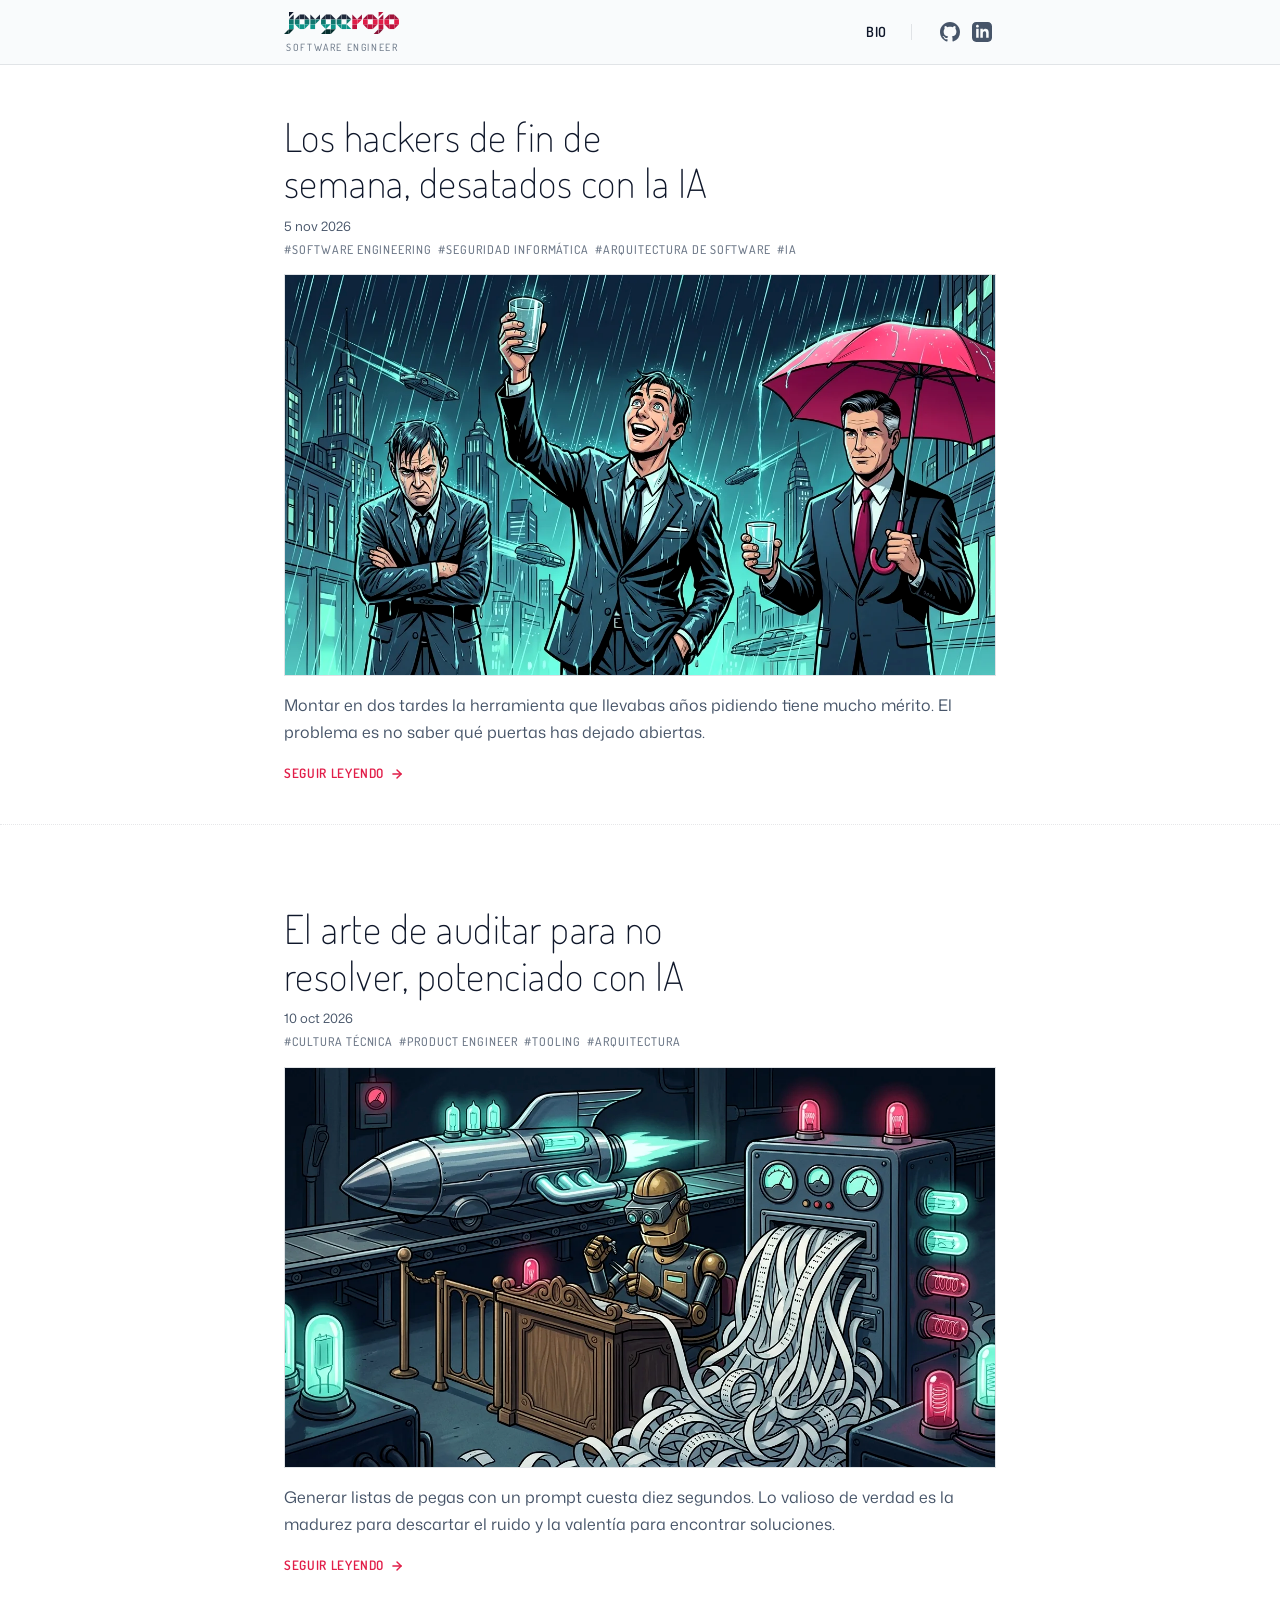
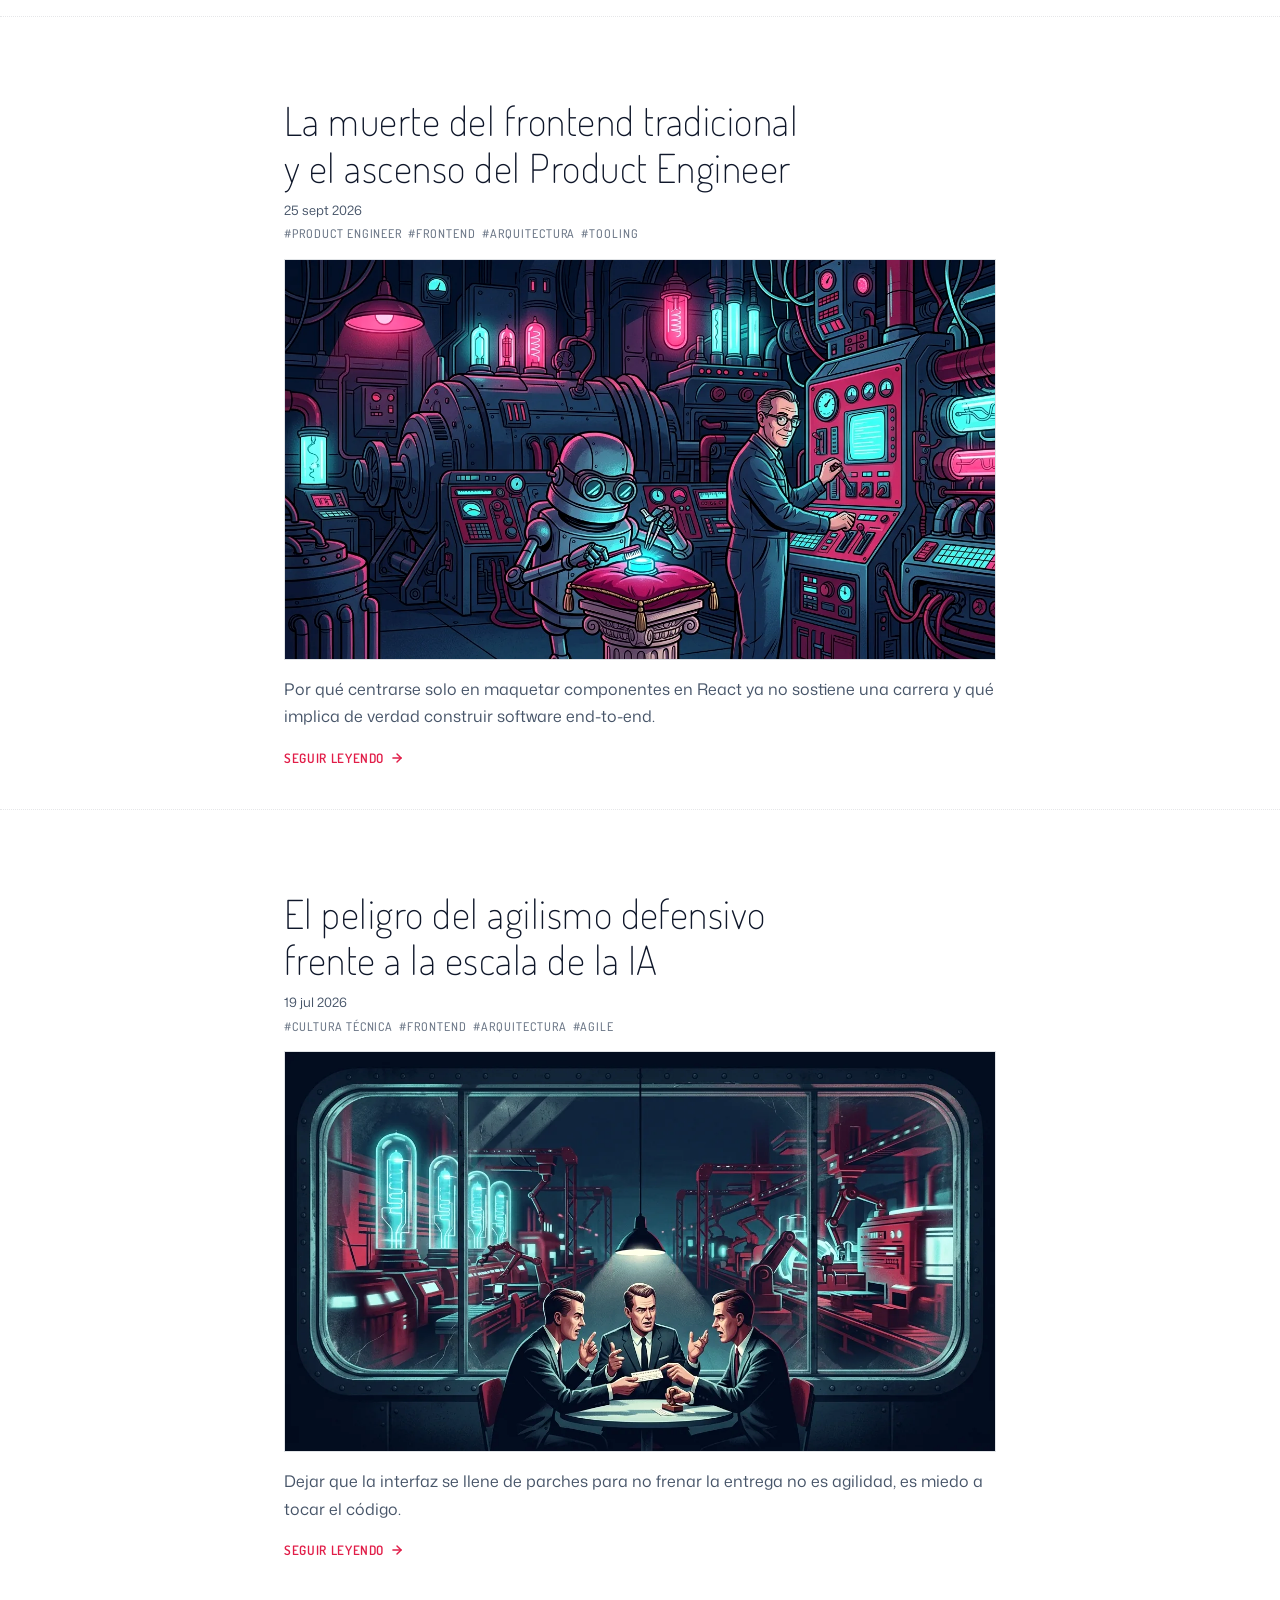
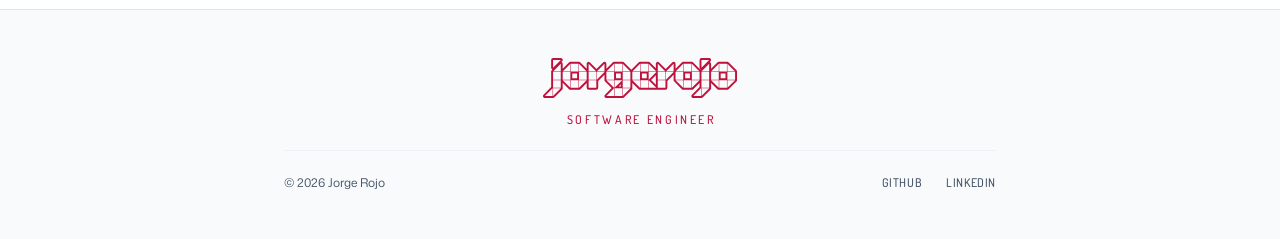
==== commit a4a25b6f: "deploy: automated build from commit 59befa1 [skip ci]" ====
--- a/index.html
+++ b/index.html
@@ -1,6 +1,6 @@
-<!DOCTYPE html><html lang="es" class="scroll-smooth"> <head><meta charset="utf-8"><meta name="viewport" content="width=device-width, initial-scale=1"><meta name="color-scheme" content="light dark"><link rel="icon" type="image/svg+xml" href="/favicon.svg"><link rel="shortcut icon" href="/favicon.ico"><link rel="canonical" href="https://www.jorgerojo.com/"><meta name="generator" content="Astro v7.3.5"><!-- Preload Critical Fonts (Eliminate FOUT & Typography Popping) --><link rel="preload" href="/fonts/dosis-latin-wght-normal.woff2" as="font" type="font/woff2" crossorigin><link rel="preload" href="/fonts/mona-sans-latin-wght-normal.woff2" as="font" type="font/woff2" crossorigin><title>Jorge Rojo | Product Engineer &amp; Arquitectura Frontend</title><meta name="description" content="Reflexiones sobre la industria del software y las realidades que asoman con el cambio de paradigma tecnológico."><meta name="author" content="Jorge Rojo"><meta name="robots" content="index, follow, max-image-preview:large, max-snippet:-1, max-video-preview:-1"><!-- OpenGraph --><meta property="og:site_name" content="Jorge Rojo"><meta property="og:locale" content="es_ES"><meta property="og:title" content="Jorge Rojo | Product Engineer &amp; Arquitectura Frontend"><meta property="og:description" content="Reflexiones sobre la industria del software y las realidades que asoman con el cambio de paradigma tecnológico."><meta property="og:url" content="https://www.jorgerojo.com/"><meta property="og:type" content="website"><meta property="og:image" content="https://www.jorgerojo.com/logo-jorge-rojo.svg"><!-- Twitter Card --><meta name="twitter:card" content="summary"><meta name="twitter:title" content="Jorge Rojo | Product Engineer &amp; Arquitectura Frontend"><meta name="twitter:description" content="Reflexiones sobre la industria del software y las realidades que asoman con el cambio de paradigma tecnológico."><meta name="twitter:image" content="https://www.jorgerojo.com/logo-jorge-rojo.svg"><!-- AI / LLM Contextual Discovery --><link rel="alternate" type="text/plain" href="/llms.txt" title="LLMs.txt"><!-- Schema.org JSON-LD (Graph) --><script type="application/ld+json">{"@context":"https://schema.org","@graph":[{"@type":"Person","@id":"https://www.jorgerojo.com/#jorge-rojo","name":"Jorge Rojo","jobTitle":"Product Engineer","url":"https://www.jorgerojo.com","image":"https://www.jorgerojo.com/images/jorge-rojo.webp","sameAs":["https://www.linkedin.com/in/jorge-rojo/","https://github.com/JorgeRojo"],"knowsAbout":["Frontend Architecture","UI Engineering","Design Systems","Web Performance","TypeScript","Astro","AI Agents"]},{"@type":"WebSite","@id":"https://www.jorgerojo.com/#website","url":"https://www.jorgerojo.com","name":"Jorge Rojo | Product Engineer & Arquitectura Frontend","description":"Reflexiones sobre la industria del software y las realidades que asoman con el cambio de paradigma tecnológico.","inLanguage":"es","publisher":{"@id":"https://www.jorgerojo.com/#jorge-rojo"}}]}</script><link rel="stylesheet" href="/_astro/BaseLayout.AazjI-D1.css"><script type="module" src="/_astro/page.CMFgH77u.js"></script></head> <body class="bg-canvas-base text-snow min-h-screen flex flex-col selection:bg-action-berry selection:text-white antialiased overflow-x-clip"> <!-- Enlace de salto accesible (WCAG 2.4.1 Bypass Blocks) --><a href="#main-content" class="sr-only focus:not-sr-only focus:fixed focus:top-4 focus:left-4 focus:z-[100] focus:px-4 focus:py-2 focus:bg-action-berry focus:text-white focus:font-semibold focus:shadow-lg focus:outline-none focus:ring-2 focus:ring-snow font-heading tracking-wider">
+<!DOCTYPE html><html lang="es" class="scroll-smooth"> <head><meta charset="utf-8"><meta name="viewport" content="width=device-width, initial-scale=1"><meta name="color-scheme" content="light dark"><link rel="icon" type="image/svg+xml" href="/favicon.svg"><link rel="shortcut icon" href="/favicon.ico"><link rel="canonical" href="https://www.jorgerojo.com/"><meta name="generator" content="Astro v7.3.5"><!-- Preload Critical Fonts (Eliminate FOUT & Typography Popping) --><link rel="preload" href="/fonts/dosis-latin-wght-normal.woff2" as="font" type="font/woff2" crossorigin><link rel="preload" href="/fonts/mona-sans-latin-wght-normal.woff2" as="font" type="font/woff2" crossorigin><title>Jorge Rojo | Software Engineer</title><meta name="description" content="Reflexiones sobre la industria del software y las realidades que asoman con el cambio de paradigma tecnológico."><meta name="author" content="Jorge Rojo"><meta name="robots" content="index, follow, max-image-preview:large, max-snippet:-1, max-video-preview:-1"><!-- OpenGraph --><meta property="og:site_name" content="Jorge Rojo"><meta property="og:locale" content="es_ES"><meta property="og:title" content="Jorge Rojo | Software Engineer"><meta property="og:description" content="Reflexiones sobre la industria del software y las realidades que asoman con el cambio de paradigma tecnológico."><meta property="og:url" content="https://www.jorgerojo.com/"><meta property="og:type" content="website"><meta property="og:image" content="https://www.jorgerojo.com/logo-jorge-rojo.svg"><!-- Twitter Card --><meta name="twitter:card" content="summary"><meta name="twitter:title" content="Jorge Rojo | Software Engineer"><meta name="twitter:description" content="Reflexiones sobre la industria del software y las realidades que asoman con el cambio de paradigma tecnológico."><meta name="twitter:image" content="https://www.jorgerojo.com/logo-jorge-rojo.svg"><!-- AI / LLM Contextual Discovery --><link rel="alternate" type="text/plain" href="/llms.txt" title="LLMs.txt"><!-- Schema.org JSON-LD (Graph) --><script type="application/ld+json">{"@context":"https://schema.org","@graph":[{"@type":"Person","@id":"https://www.jorgerojo.com/#jorge-rojo","name":"Jorge Rojo","jobTitle":"Software Engineer","url":"https://www.jorgerojo.com","image":"https://www.jorgerojo.com/images/jorge-rojo.webp","sameAs":["https://www.linkedin.com/in/jorge-rojo/","https://github.com/JorgeRojo"],"knowsAbout":["Software Engineering","Software Architecture","AI Agents","Application Security","Web Performance","TypeScript","Full-Stack Development"]},{"@type":"WebSite","@id":"https://www.jorgerojo.com/#website","url":"https://www.jorgerojo.com","name":"Jorge Rojo | Software Engineer","description":"Reflexiones sobre la industria del software y las realidades que asoman con el cambio de paradigma tecnológico.","inLanguage":"es","publisher":{"@id":"https://www.jorgerojo.com/#jorge-rojo"}}]}</script><link rel="stylesheet" href="/_astro/BaseLayout.C5kGf8DI.css"><script type="module" src="/_astro/page.CMFgH77u.js"></script></head> <body class="bg-canvas-base text-snow min-h-screen flex flex-col selection:bg-action-berry selection:text-white antialiased overflow-x-clip"> <!-- Enlace de salto accesible (WCAG 2.4.1 Bypass Blocks) --><a href="#main-content" class="sr-only focus:not-sr-only focus:fixed focus:top-4 focus:left-4 focus:z-[100] focus:px-4 focus:py-2 focus:bg-action-berry focus:text-white focus:font-semibold focus:shadow-lg focus:outline-none focus:ring-2 focus:ring-snow font-heading tracking-wider">
 Saltar al contenido principal
-</a> <header id="site-header" class="site-header w-full border-b border-border-subtle bg-canvas-deep/80 backdrop-blur-md sticky top-0 z-50" data-astro-cid-nen7h5rs> <div class="site-header-inner max-w-[760px] mx-auto px-4 sm:px-6 relative h-16" data-astro-cid-nen7h5rs> <!-- Brand / Variant 05 SVG Logo (Único acceso a Inicio) --><a href="/" class="site-header-brand flex flex-col justify-center items-center hover:opacity-90 py-1" aria-label="Jorge Rojo - Inicio" title="Ir a la portada de Jorge Rojo | Product Engineer &amp; Arquitectura Frontend" data-astro-cid-nen7h5rs> <img src="/logo-jorge-rojo.svg" alt="Jorge Rojo" width="115" height="22" class="site-header-logo w-[104.5px] h-5 sm:w-[115px] sm:h-[22px] block" data-astro-cid-nen7h5rs> <span class="site-header-role text-[9.5px] sm:text-[10px] font-heading font-medium tracking-[0.22em] uppercase text-snow-muted/75 mt-1.5 sm:mt-2 leading-none text-center block whitespace-nowrap" data-astro-cid-nen7h5rs> Product Engineer </span> </a> <!-- Navigation (About + Social Icons) --> <nav class="site-header-nav flex items-center gap-5 text-sm font-semibold font-heading tracking-wider" aria-label="Navegación principal" data-astro-cid-nen7h5rs> <a href="/sobre-mi" class="transition-colors text-snow hover:text-bright-rose" aria-label="Bio: perfil profesional y principios de ingeniería" title="Perfil profesional, criterio técnico y principios de ingeniería" data-astro-cid-nen7h5rs>
+</a> <header id="site-header" class="site-header w-full border-b border-border-subtle bg-canvas-deep/80 backdrop-blur-md sticky top-0 z-50" data-astro-cid-nen7h5rs> <div class="site-header-inner max-w-[760px] mx-auto px-4 sm:px-6 relative h-16" data-astro-cid-nen7h5rs> <!-- Brand / Variant 05 SVG Logo (Único acceso a Inicio) --><a href="/" class="site-header-brand flex flex-col justify-center items-center hover:opacity-90 py-1" aria-label="Jorge Rojo - Inicio" title="Ir a la portada de Jorge Rojo | Software Engineer" data-astro-cid-nen7h5rs> <img src="/logo-jorge-rojo.svg" alt="Jorge Rojo" width="115" height="22" class="site-header-logo w-[104.5px] h-5 sm:w-[115px] sm:h-[22px] block" data-astro-cid-nen7h5rs> <span class="site-header-role text-[9.5px] sm:text-[10px] font-heading font-medium tracking-[0.16em] uppercase text-snow-muted/75 mt-1.5 sm:mt-2 leading-none text-center block whitespace-nowrap" data-astro-cid-nen7h5rs> Software Engineer </span> </a> <!-- Navigation (About + Social Icons) --> <nav class="site-header-nav flex items-center gap-5 text-sm font-semibold font-heading tracking-wider" aria-label="Navegación principal" data-astro-cid-nen7h5rs> <a href="/sobre-mi" class="transition-colors text-snow hover:text-bright-rose" aria-label="Bio: perfil profesional y principios de ingeniería" title="Perfil profesional, criterio técnico y principios de ingeniería" data-astro-cid-nen7h5rs>
 BIO
 </a> <div class="h-4 w-px bg-border-subtle mx-1" aria-hidden="true" role="separator" data-astro-cid-nen7h5rs></div> <nav class="flex items-center gap-1 " aria-label="Perfiles sociales en cabecera"> <a href="https://github.com/JorgeRojo" target="_blank" rel="noopener noreferrer" aria-label="Perfil de GitHub de Jorge Rojo (abre en nueva pestaña)" title="Perfil de GitHub de Jorge Rojo (se abre en nueva pestaña)" class="text-snow-muted hover:text-bright-rose transition-colors p-1"> <svg aria-hidden="true" focusable="false" width="20" height="20" class="w-5 h-5 fill-current" viewBox="0 0 24 24"> <path d="M12 0C5.37 0 0 5.37 0 12c0 5.31 3.435 9.795 8.205 11.385.6.105.825-.255.825-.57 0-.285-.015-1.23-.015-2.235-3.015.555-3.795-.735-4.035-1.41-.135-.345-.72-1.41-1.23-1.695-.42-.225-1.02-.78-.015-.795.945-.015 1.62.87 1.845 1.23 1.08 1.815 2.805 1.305 3.495.99.105-.78.42-1.305.765-1.605-2.67-.3-5.46-1.335-5.46-5.925 0-1.305.465-2.385 1.23-3.225-.12-.3-.54-1.53.12-3.18 0 0 1.005-.315 3.3 1.23.96-.27 1.98-.405 3-.405s2.04.135 3 .405c2.295-1.56 3.3-1.23 3.3-1.23.66 1.65.24 2.88.12 3.18.765.84 1.23 1.905 1.23 3.225 0 4.605-2.805 5.625-5.475 5.925.435.375.81 1.095.81 2.22 0 1.605-.015 2.895-.015 3.3 0 .315.225.69.825.57A12.02 12.02 0 0024 12c0-6.63-5.37-12-12-12z"></path> </svg> </a><a href="https://www.linkedin.com/in/jorge-rojo/" target="_blank" rel="noopener noreferrer" aria-label="Perfil de LinkedIn de Jorge Rojo (abre en nueva pestaña)" title="Perfil de LinkedIn de Jorge Rojo (se abre en nueva pestaña)" class="text-snow-muted hover:text-bright-rose transition-colors p-1"> <svg aria-hidden="true" focusable="false" width="20" height="20" class="w-5 h-5 fill-current" viewBox="0 0 24 24"> <path d="M19 0h-14c-2.761 0-5 2.239-5 5v14c0 2.761 2.239 5 5 5h14c2.762 0 5-2.239 5-5v-14c0-2.761-2.238-5-5-5zm-11 19h-3v-11h3v11zm-1.5-12.268c-.966 0-1.75-.79-1.75-1.764s.784-1.764 1.75-1.764 1.75.79 1.75 1.764-.783 1.764-1.75 1.764zm13.5 12.268h-3v-5.604c0-3.368-4-3.113-4 0v5.604h-3v-11h3v1.765c1.396-2.586 7-2.777 7 2.476v6.759z"></path> </svg> </a> </nav> </nav> </div> </header>  <script>
   (() => {
@@ -24,7 +24,11 @@
     window.addEventListener('scroll', onScroll, { passive: true });
     onScroll();
   })();
-</script> <main id="main-content" class="w-full max-w-[760px] mx-auto px-4 sm:px-6 py-8 sm:py-12 flex-grow">   <h1 class="sr-only">Jorge Rojo | Product Engineer &amp; Arquitectura Frontend</h1>  <section aria-label="Listado de artículos del blog" class="flex flex-col"> <article aria-labelledby="post-title-el-arte-de-auditar-para-no-resolver" class="group py-7 sm:py-10 first:pt-0 last:pb-0  transition-colors"> <!-- 1. Título & Metadatos --><header class="mb-4"> <h2 id="post-title-el-arte-de-auditar-para-no-resolver" class="text-[1.75rem] sm:text-[2.25rem] lg:text-[2.5rem] font-extralight tracking-[0.012em] text-snow group-hover:text-bright-rose transition-colors leading-[1.16] text-balance normal-case mb-2.5 sm:mb-3"> <a href="/blog/el-arte-de-auditar-para-no-resolver" class="normal-case font-extralight focus:outline-none focus-visible:underline" title="Leer el artículo: El arte de auditar para no resolver, potenciado con IA"> El arte de auditar para no resolver, potenciado con IA </a> </h2> <div class="flex flex-col gap-1.5 mb-3 text-xs sm:text-[13px] text-snow-muted font-normal "> <time datetime="2026-10-10T00:00:00.000Z" class="whitespace-nowrap">10 oct 2026</time> <ul class="flex flex-wrap items-center gap-1.5 list-none p-0 m-0 " aria-label="Etiquetas"> <li> <span class="text-[11px] sm:text-xs font-heading font-medium tracking-[0.08em] uppercase text-snow-muted/80 whitespace-nowrap">
+</script> <main id="main-content" class="w-full max-w-[760px] mx-auto px-4 sm:px-6 py-8 sm:py-12 flex-grow">   <h1 class="sr-only">Jorge Rojo | Software Engineer</h1>  <section aria-label="Listado de artículos del blog" class="flex flex-col"> <article aria-labelledby="post-title-los-hackers-de-fin-de-semana" class="group py-7 sm:py-10 first:pt-0 last:pb-0  transition-colors"> <!-- 1. Título & Metadatos --><header class="mb-4"> <h2 id="post-title-los-hackers-de-fin-de-semana" class="text-[1.75rem] sm:text-[2.25rem] lg:text-[2.5rem] font-extralight tracking-[0.012em] text-snow group-hover:text-bright-rose transition-colors leading-[1.16] text-balance normal-case mb-2.5 sm:mb-3"> <a href="/blog/los-hackers-de-fin-de-semana" class="normal-case font-extralight focus:outline-none focus-visible:underline" title="Leer el artículo: Los hackers de fin de semana, desatados con la IA"> Los hackers de fin de semana, desatados con la IA </a> </h2> <div class="flex flex-col gap-1.5 mb-3 text-xs sm:text-[13px] text-snow-muted font-normal "> <time datetime="2026-11-05T00:00:00.000Z" class="whitespace-nowrap">5 nov 2026</time> <ul class="flex flex-wrap items-center gap-1.5 list-none p-0 m-0 " aria-label="Etiquetas"> <li> <span class="text-[11px] sm:text-xs font-heading font-medium tracking-[0.08em] uppercase text-snow-muted/80 whitespace-nowrap">
+#Software Engineering </span> </li><li> <span class="text-[11px] sm:text-xs font-heading font-medium tracking-[0.08em] uppercase text-snow-muted/80 whitespace-nowrap">
+#Seguridad Informática </span> </li><li> <span class="text-[11px] sm:text-xs font-heading font-medium tracking-[0.08em] uppercase text-snow-muted/80 whitespace-nowrap">
+#Arquitectura de Software </span> </li><li> <span class="text-[11px] sm:text-xs font-heading font-medium tracking-[0.08em] uppercase text-snow-muted/80 whitespace-nowrap">
+#IA </span> </li> </ul> </div> </header> <!-- 2. Imagen: tan ancha como el texto (enlace complementario aria-hidden para evitar foco duplicado en lectores) --> <a href="/blog/los-hackers-de-fin-de-semana" class="w-full overflow-hidden border border-border-subtle bg-canvas-deep block my-4 relative " tabindex="-1" aria-hidden="true"> <img src="/images/posts/los-hackers-de-fin-de-semana.webp" alt="" width="760" height="428" class="w-full aspect-[16/9] object-cover filter contrast-105 group-hover:scale-[1.02] transition-transform duration-300" loading="lazy"> </a> <!-- 3. Resumen y enlace para seguir leyendo --> <div class="mt-4 space-y-3.5"> <p class="text-snow-muted text-[15px] sm:text-base leading-[1.7] text-pretty"> Montar en dos tardes la herramienta que llevabas años pidiendo tiene mucho mérito. El problema es no saber qué puertas has dejado abiertas. </p> <div> <a href="/blog/los-hackers-de-fin-de-semana" title="Leer el artículo completo: Los hackers de fin de semana, desatados con la IA" class="inline-flex items-center gap-1.5 text-xs sm:text-[13px] font-heading font-semibold tracking-wider uppercase text-bright-rose hover:text-action-hover transition-colors whitespace-nowrap"> <span>Seguir leyendo</span> <span class="sr-only">: Los hackers de fin de semana, desatados con la IA</span> <svg aria-hidden="true" focusable="false" width="14" height="14" viewBox="0 0 24 24" fill="none" stroke="currentColor" stroke-width="2.5" stroke-linecap="round" stroke-linejoin="round" class="group-hover:translate-x-1.5 transition-transform"> <line x1="5" y1="12" x2="19" y2="12"></line> <polyline points="12 5 19 12 12 19"></polyline> </svg> </a> </div> </div> <!-- Separador punteado a ancho completo de pantalla (full-bleed 100vw), omitido en el último artículo --> <div class="relative left-1/2 right-1/2 -ml-[50vw] -mr-[50vw] w-screen border-b border-dotted border-border-subtle mt-7 sm:mt-10 group-last:hidden" aria-hidden="true" role="separator"></div> </article><article aria-labelledby="post-title-el-arte-de-auditar-para-no-resolver" class="group py-7 sm:py-10 first:pt-0 last:pb-0  transition-colors"> <!-- 1. Título & Metadatos --><header class="mb-4"> <h2 id="post-title-el-arte-de-auditar-para-no-resolver" class="text-[1.75rem] sm:text-[2.25rem] lg:text-[2.5rem] font-extralight tracking-[0.012em] text-snow group-hover:text-bright-rose transition-colors leading-[1.16] text-balance normal-case mb-2.5 sm:mb-3"> <a href="/blog/el-arte-de-auditar-para-no-resolver" class="normal-case font-extralight focus:outline-none focus-visible:underline" title="Leer el artículo: El arte de auditar para no resolver, potenciado con IA"> El arte de auditar para no resolver, potenciado con IA </a> </h2> <div class="flex flex-col gap-1.5 mb-3 text-xs sm:text-[13px] text-snow-muted font-normal "> <time datetime="2026-10-10T00:00:00.000Z" class="whitespace-nowrap">10 oct 2026</time> <ul class="flex flex-wrap items-center gap-1.5 list-none p-0 m-0 " aria-label="Etiquetas"> <li> <span class="text-[11px] sm:text-xs font-heading font-medium tracking-[0.08em] uppercase text-snow-muted/80 whitespace-nowrap">
 #Cultura Técnica </span> </li><li> <span class="text-[11px] sm:text-xs font-heading font-medium tracking-[0.08em] uppercase text-snow-muted/80 whitespace-nowrap">
 #Product Engineer </span> </li><li> <span class="text-[11px] sm:text-xs font-heading font-medium tracking-[0.08em] uppercase text-snow-muted/80 whitespace-nowrap">
 #Tooling </span> </li><li> <span class="text-[11px] sm:text-xs font-heading font-medium tracking-[0.08em] uppercase text-snow-muted/80 whitespace-nowrap">
@@ -36,4 +40,4 @@
 #Cultura Técnica </span> </li><li> <span class="text-[11px] sm:text-xs font-heading font-medium tracking-[0.08em] uppercase text-snow-muted/80 whitespace-nowrap">
 #Frontend </span> </li><li> <span class="text-[11px] sm:text-xs font-heading font-medium tracking-[0.08em] uppercase text-snow-muted/80 whitespace-nowrap">
 #Arquitectura </span> </li><li> <span class="text-[11px] sm:text-xs font-heading font-medium tracking-[0.08em] uppercase text-snow-muted/80 whitespace-nowrap">
-#Agile </span> </li> </ul> </div> </header> <!-- 2. Imagen: tan ancha como el texto (enlace complementario aria-hidden para evitar foco duplicado en lectores) --> <a href="/blog/el-peligro-del-agilismo-defensivo" class="w-full overflow-hidden border border-border-subtle bg-canvas-deep block my-4 relative " tabindex="-1" aria-hidden="true"> <img src="/images/posts/el-peligro-del-agilismo-defensivo.webp" alt="" width="760" height="428" class="w-full aspect-[16/9] object-cover filter contrast-105 group-hover:scale-[1.02] transition-transform duration-300" loading="lazy"> </a> <!-- 3. Resumen y enlace para seguir leyendo --> <div class="mt-4 space-y-3.5"> <p class="text-snow-muted text-[15px] sm:text-base leading-[1.7] text-pretty"> Dejar que la interfaz se llene de parches para no frenar la entrega no es agilidad, es miedo a tocar el código. </p> <div> <a href="/blog/el-peligro-del-agilismo-defensivo" title="Leer el artículo completo: El peligro del agilismo defensivo frente a la escala de la IA" class="inline-flex items-center gap-1.5 text-xs sm:text-[13px] font-heading font-semibold tracking-wider uppercase text-bright-rose hover:text-action-hover transition-colors whitespace-nowrap"> <span>Seguir leyendo</span> <span class="sr-only">: El peligro del agilismo defensivo frente a la escala de la IA</span> <svg aria-hidden="true" focusable="false" width="14" height="14" viewBox="0 0 24 24" fill="none" stroke="currentColor" stroke-width="2.5" stroke-linecap="round" stroke-linejoin="round" class="group-hover:translate-x-1.5 transition-transform"> <line x1="5" y1="12" x2="19" y2="12"></line> <polyline points="12 5 19 12 12 19"></polyline> </svg> </a> </div> </div> <!-- Separador punteado a ancho completo de pantalla (full-bleed 100vw), omitido en el último artículo -->  </article> </section>  </main> <footer class="mt-auto border-t border-border-subtle bg-canvas-deep py-10 sm:py-12 text-xs text-snow-muted" data-astro-cid-jo6i4kqk> <div class="max-w-[760px] mx-auto px-4 sm:px-6 flex flex-col items-center justify-center gap-6" data-astro-cid-jo6i4kqk> <!-- Centered Brand: Logo 2 (+65% vs header, +10% escala) + Product Engineer en color del logo y espaciado --><a href="/" class="flex flex-col items-center justify-center hover:opacity-90 transition-opacity" aria-label="Jorge Rojo - Inicio" title="Volver a la portada de Jorge Rojo | Product Engineer &amp; Arquitectura Frontend" data-astro-cid-jo6i4kqk> <img src="/logo-jorge-rojo-2.svg" alt="Jorge Rojo" width="195" height="40" class="h-[33px] w-[160.5px] sm:h-[40px] sm:w-[194.5px] block footer-brand-logo" data-astro-cid-jo6i4kqk> <span class="text-[11px] sm:text-xs font-heading font-medium tracking-[0.22em] mr-[-0.22em] uppercase text-brand-logo mt-3.5 sm:mt-4 leading-none text-center whitespace-nowrap" data-astro-cid-jo6i4kqk> Product Engineer </span> </a> <!-- Footer Meta: Copyright & Redes sociales --> <div class="w-full flex flex-col sm:flex-row items-center justify-between gap-4 pt-6 border-t border-border-subtle/40 text-[11px] sm:text-xs" data-astro-cid-jo6i4kqk> <span data-astro-cid-jo6i4kqk>© 2026 Jorge Rojo</span> <nav class="flex items-center gap-6 font-heading font-medium tracking-wider" aria-label="Perfiles sociales en pie de página"> <a href="https://github.com/JorgeRojo" target="_blank" rel="noopener noreferrer" aria-label="Perfil de GitHub de Jorge Rojo (abre en nueva pestaña)" title="Perfil de GitHub de Jorge Rojo (se abre en nueva pestaña)" class="hover:text-bright-rose transition-colors"> <span class="whitespace-nowrap">GitHub</span> </a><a href="https://www.linkedin.com/in/jorge-rojo/" target="_blank" rel="noopener noreferrer" aria-label="Perfil de LinkedIn de Jorge Rojo (abre en nueva pestaña)" title="Perfil de LinkedIn de Jorge Rojo (se abre en nueva pestaña)" class="hover:text-bright-rose transition-colors"> <span class="whitespace-nowrap">LinkedIn</span> </a> </nav> </div> </div> </footer> <!-- Cloudflare Web Analytics --> <script type="module" src="https://static.cloudflareinsights.com/beacon.min.js" data-cf-beacon="{&quot;token&quot;: &quot;a482876f82164b0392340a3fcb94eeef&quot;}"></script><!-- End Cloudflare Web Analytics --> </body> </html>+#Agile </span> </li> </ul> </div> </header> <!-- 2. Imagen: tan ancha como el texto (enlace complementario aria-hidden para evitar foco duplicado en lectores) --> <a href="/blog/el-peligro-del-agilismo-defensivo" class="w-full overflow-hidden border border-border-subtle bg-canvas-deep block my-4 relative " tabindex="-1" aria-hidden="true"> <img src="/images/posts/el-peligro-del-agilismo-defensivo.webp" alt="" width="760" height="428" class="w-full aspect-[16/9] object-cover filter contrast-105 group-hover:scale-[1.02] transition-transform duration-300" loading="lazy"> </a> <!-- 3. Resumen y enlace para seguir leyendo --> <div class="mt-4 space-y-3.5"> <p class="text-snow-muted text-[15px] sm:text-base leading-[1.7] text-pretty"> Dejar que la interfaz se llene de parches para no frenar la entrega no es agilidad, es miedo a tocar el código. </p> <div> <a href="/blog/el-peligro-del-agilismo-defensivo" title="Leer el artículo completo: El peligro del agilismo defensivo frente a la escala de la IA" class="inline-flex items-center gap-1.5 text-xs sm:text-[13px] font-heading font-semibold tracking-wider uppercase text-bright-rose hover:text-action-hover transition-colors whitespace-nowrap"> <span>Seguir leyendo</span> <span class="sr-only">: El peligro del agilismo defensivo frente a la escala de la IA</span> <svg aria-hidden="true" focusable="false" width="14" height="14" viewBox="0 0 24 24" fill="none" stroke="currentColor" stroke-width="2.5" stroke-linecap="round" stroke-linejoin="round" class="group-hover:translate-x-1.5 transition-transform"> <line x1="5" y1="12" x2="19" y2="12"></line> <polyline points="12 5 19 12 12 19"></polyline> </svg> </a> </div> </div> <!-- Separador punteado a ancho completo de pantalla (full-bleed 100vw), omitido en el último artículo -->  </article> </section>  </main> <footer class="mt-auto border-t border-border-subtle bg-canvas-deep py-10 sm:py-12 text-xs text-snow-muted" data-astro-cid-jo6i4kqk> <div class="max-w-[760px] mx-auto px-4 sm:px-6 flex flex-col items-center justify-center gap-6" data-astro-cid-jo6i4kqk> <!-- Centered Brand: Logo 2 (+65% vs header, +10% escala) + Software Engineer en color del logo y espaciado --><a href="/" class="flex flex-col items-center justify-center hover:opacity-90 transition-opacity" aria-label="Jorge Rojo - Inicio" title="Volver a la portada de Jorge Rojo | Software Engineer" data-astro-cid-jo6i4kqk> <img src="/logo-jorge-rojo-2.svg" alt="Jorge Rojo" width="195" height="40" class="h-[33px] w-[160.5px] sm:h-[40px] sm:w-[194.5px] block footer-brand-logo" data-astro-cid-jo6i4kqk> <span class="text-[11px] sm:text-xs font-heading font-medium tracking-[0.22em] mr-[-0.22em] uppercase text-brand-logo mt-3.5 sm:mt-4 leading-none text-center whitespace-nowrap" data-astro-cid-jo6i4kqk> Software Engineer </span> </a> <!-- Footer Meta: Copyright & Redes sociales --> <div class="w-full flex flex-col sm:flex-row items-center justify-between gap-4 pt-6 border-t border-border-subtle/40 text-[11px] sm:text-xs" data-astro-cid-jo6i4kqk> <span data-astro-cid-jo6i4kqk>© 2026 Jorge Rojo</span> <nav class="flex items-center gap-6 font-heading font-medium tracking-wider" aria-label="Perfiles sociales en pie de página"> <a href="https://github.com/JorgeRojo" target="_blank" rel="noopener noreferrer" aria-label="Perfil de GitHub de Jorge Rojo (abre en nueva pestaña)" title="Perfil de GitHub de Jorge Rojo (se abre en nueva pestaña)" class="hover:text-bright-rose transition-colors"> <span class="whitespace-nowrap">GitHub</span> </a><a href="https://www.linkedin.com/in/jorge-rojo/" target="_blank" rel="noopener noreferrer" aria-label="Perfil de LinkedIn de Jorge Rojo (abre en nueva pestaña)" title="Perfil de LinkedIn de Jorge Rojo (se abre en nueva pestaña)" class="hover:text-bright-rose transition-colors"> <span class="whitespace-nowrap">LinkedIn</span> </a> </nav> </div> </div> </footer> <!-- Cloudflare Web Analytics --> <script type="module" src="https://static.cloudflareinsights.com/beacon.min.js" data-cf-beacon="{&quot;token&quot;: &quot;a482876f82164b0392340a3fcb94eeef&quot;}"></script><!-- End Cloudflare Web Analytics --> </body> </html>
--- a/_astro/BaseLayout.C5kGf8DI.css
+++ b/_astro/BaseLayout.C5kGf8DI.css
@@ -0,0 +1,2 @@
+/*! tailwindcss v4.3.3 | MIT License | https://tailwindcss.com */
+@layer properties{@supports (((-webkit-hyphens:none)) and (not (margin-trim:inline))) or ((-moz-orient:inline) and (not (color:rgb(from red r g b)))){*,:before,:after,::backdrop{--tw-rotate-x:initial;--tw-rotate-y:initial;--tw-rotate-z:initial;--tw-skew-x:initial;--tw-skew-y:initial;--tw-space-y-reverse:0;--tw-border-style:solid;--tw-gradient-position:initial;--tw-gradient-from:#0000;--tw-gradient-via:#0000;--tw-gradient-to:#0000;--tw-gradient-stops:initial;--tw-gradient-via-stops:initial;--tw-gradient-from-position:0%;--tw-gradient-via-position:50%;--tw-gradient-to-position:100%;--tw-leading:initial;--tw-font-weight:initial;--tw-tracking:initial;--tw-shadow:0 0 #0000;--tw-shadow-color:initial;--tw-shadow-alpha:100%;--tw-inset-shadow:0 0 #0000;--tw-inset-shadow-color:initial;--tw-inset-shadow-alpha:100%;--tw-ring-color:initial;--tw-ring-shadow:0 0 #0000;--tw-inset-ring-color:initial;--tw-inset-ring-shadow:0 0 #0000;--tw-ring-inset:initial;--tw-ring-offset-width:0px;--tw-ring-offset-color:#fff;--tw-ring-offset-shadow:0 0 #0000;--tw-blur:initial;--tw-brightness:initial;--tw-contrast:initial;--tw-grayscale:initial;--tw-hue-rotate:initial;--tw-invert:initial;--tw-opacity:initial;--tw-saturate:initial;--tw-sepia:initial;--tw-drop-shadow:initial;--tw-drop-shadow-color:initial;--tw-drop-shadow-alpha:100%;--tw-drop-shadow-size:initial;--tw-backdrop-blur:initial;--tw-backdrop-brightness:initial;--tw-backdrop-contrast:initial;--tw-backdrop-grayscale:initial;--tw-backdrop-hue-rotate:initial;--tw-backdrop-invert:initial;--tw-backdrop-opacity:initial;--tw-backdrop-saturate:initial;--tw-backdrop-sepia:initial;--tw-duration:initial;--tw-translate-x:0;--tw-translate-y:0;--tw-translate-z:0}}}@font-face{font-family:Dosis Variable;font-style:normal;font-display:swap;font-weight:200 800;src:url(/fonts/dosis-latin-ext-wght-normal.woff2)format("woff2");unicode-range:U+100-2BA,U+2BD-2C5,U+2C7-2CC,U+2CE-2D7,U+2DD-2FF,U+304,U+308,U+329,U+1D00-1DBF,U+1E00-1E9F,U+1EF2-1EFF,U+2020,U+20A0-20AB,U+20AD-20C0,U+2113,U+2C60-2C7F,U+A720-A7FF}@font-face{font-family:Dosis Variable;font-style:normal;font-display:swap;font-weight:200 800;src:url(/fonts/dosis-latin-wght-normal.woff2)format("woff2");unicode-range:U+??,U+131,U+152-153,U+2BB-2BC,U+2C6,U+2DA,U+2DC,U+304,U+308,U+329,U+2000-206F,U+20AC,U+2122,U+2191,U+2193,U+2212,U+2215,U+FEFF,U+FFFD}@font-face{font-family:Dosis;font-style:normal;font-display:swap;font-weight:200 800;src:url(/fonts/dosis-latin-wght-normal.woff2)format("woff2");unicode-range:U+??,U+131,U+152-153,U+2BB-2BC,U+2C6,U+2DA,U+2DC,U+304,U+308,U+329,U+2000-206F,U+20AC,U+2122,U+2191,U+2193,U+2212,U+2215,U+FEFF,U+FFFD}@font-face{font-family:Mona Sans Variable;font-style:normal;font-display:swap;font-weight:200 900;src:url(/fonts/mona-sans-latin-ext-wght-normal.woff2)format("woff2");unicode-range:U+100-2BA,U+2BD-2C5,U+2C7-2CC,U+2CE-2D7,U+2DD-2FF,U+304,U+308,U+329,U+1D00-1DBF,U+1E00-1E9F,U+1EF2-1EFF,U+2020,U+20A0-20AB,U+20AD-20C0,U+2113,U+2C60-2C7F,U+A720-A7FF}@font-face{font-family:Mona Sans Variable;font-style:normal;font-display:swap;font-weight:200 900;src:url(/fonts/mona-sans-latin-wght-normal.woff2)format("woff2");unicode-range:U+??,U+131,U+152-153,U+2BB-2BC,U+2C6,U+2DA,U+2DC,U+304,U+308,U+329,U+2000-206F,U+20AC,U+2122,U+2191,U+2193,U+2212,U+2215,U+FEFF,U+FFFD}@font-face{font-family:Mona Sans;font-style:normal;font-display:swap;font-weight:200 900;src:url(/fonts/mona-sans-latin-wght-normal.woff2)format("woff2");unicode-range:U+??,U+131,U+152-153,U+2BB-2BC,U+2C6,U+2DA,U+2DC,U+304,U+308,U+329,U+2000-206F,U+20AC,U+2122,U+2191,U+2193,U+2212,U+2215,U+FEFF,U+FFFD}@layer theme{:root,:host{--font-sans:"Mona Sans Variable", "Mona Sans", -apple-system, BlinkMacSystemFont, "Segoe UI", "Noto Sans", Helvetica, Arial, sans-serif, "Apple Color Emoji", "Segoe UI Emoji";--font-mono:ui-monospace, SFMono-Regular, "SF Mono", Menlo, Consolas, "Liberation Mono", monospace;--color-white:#fff;--spacing:.25rem;--text-xs:.75rem;--text-xs--line-height:calc(1 / .75);--text-sm:.875rem;--text-sm--line-height:calc(1.25 / .875);--text-base:1rem;--text-base--line-height:calc(1.5 / 1);--text-lg:1.125rem;--text-lg--line-height:calc(1.75 / 1.125);--text-xl:1.25rem;--text-xl--line-height:calc(1.75 / 1.25);--text-2xl:1.5rem;--text-2xl--line-height:calc(2 / 1.5);--text-3xl:1.875rem;--text-3xl--line-height:calc(2.25 / 1.875);--text-4xl:2.25rem;--text-4xl--line-height:calc(2.5 / 2.25);--font-weight-extralight:200;--font-weight-light:300;--font-weight-normal:400;--font-weight-medium:500;--font-weight-semibold:600;--tracking-tight:-.025em;--tracking-wider:.05em;--leading-tight:1.25;--leading-snug:1.375;--leading-relaxed:1.625;--drop-shadow-lg:0 4px 4px #00000026;--blur-md:12px;--default-transition-duration:.15s;--default-transition-timing-function:cubic-bezier(.4, 0, .2, 1);--default-font-family:var(--font-sans);--default-mono-font-family:var(--font-mono);--font-heading:"Dosis Variable", "Dosis", -apple-system, BlinkMacSystemFont, sans-serif;--color-canvas-base:var(--canvas-base);--color-canvas-deep:var(--canvas-deep);--color-canvas-surface:var(--canvas-surface);--color-snow:var(--snow);--color-snow-muted:var(--snow-muted);--color-border-subtle:var(--border-subtle);--color-border-medium:var(--border-medium);--color-border-strong:var(--border-strong);--color-action-berry:var(--action-berry);--color-action-hover:var(--action-hover);--color-bright-rose:var(--bright-rose);--color-brand-logo:var(--brand-logo)}}@layer base{*,:after,:before,::backdrop{box-sizing:border-box;border:0 solid;margin:0;padding:0}::file-selector-button{box-sizing:border-box;border:0 solid;margin:0;padding:0}html,:host{-webkit-text-size-adjust:100%;tab-size:4;line-height:1.5;font-family:var(--default-font-family,-apple-system, BlinkMacSystemFont, "Segoe UI", Roboto, "Helvetica Neue", "Noto Sans", Arial, sans-serif, "Apple Color Emoji", "Segoe UI Emoji", "Segoe UI Symbol", "Noto Color Emoji");font-feature-settings:var(--default-font-feature-settings,normal);font-variation-settings:var(--default-font-variation-settings,normal);-webkit-tap-highlight-color:transparent}hr{height:0;color:inherit;border-top-width:1px}abbr:where([title]){text-decoration:underline dotted}h1,h2,h3,h4,h5,h6{font-size:inherit;font-weight:inherit}a{color:inherit;-webkit-text-decoration:inherit;-webkit-text-decoration:inherit;-webkit-text-decoration:inherit;text-decoration:inherit}b,strong{font-weight:bolder}code,kbd,samp,pre{font-family:var(--default-mono-font-family,ui-monospace, SFMono-Regular, Menlo, Monaco, Consolas, "Liberation Mono", "Courier New", monospace);font-feature-settings:var(--default-mono-font-feature-settings,normal);font-variation-settings:var(--default-mono-font-variation-settings,normal);font-size:1em}small{font-size:80%}sub,sup{vertical-align:baseline;font-size:75%;line-height:0;position:relative}sub{bottom:-.25em}sup{top:-.5em}table{text-indent:0;border-color:inherit;border-collapse:collapse}:-moz-focusring:where(:not(iframe)){outline:auto}progress{vertical-align:baseline}summary{display:list-item}ol,ul,menu{list-style:none}img,svg,video,canvas,audio,iframe,embed,object{vertical-align:middle;display:block}img,video{max-width:100%;height:auto}button,input,select,optgroup,textarea{font:inherit;font-feature-settings:inherit;font-variation-settings:inherit;letter-spacing:inherit;color:inherit;opacity:1;background-color:#0000;border-radius:0}::file-selector-button{font:inherit;font-feature-settings:inherit;font-variation-settings:inherit;letter-spacing:inherit;color:inherit;opacity:1;background-color:#0000;border-radius:0}:where(select:is([multiple],[size])) optgroup{font-weight:bolder}:where(select:is([multiple],[size])) optgroup option{padding-inline-start:20px}::file-selector-button{margin-inline-end:4px}::placeholder{opacity:1}@supports (not ((-webkit-appearance:-apple-pay-button))) or (contain-intrinsic-size:1px){::placeholder{color:currentColor}@supports (color:color-mix(in lab, red, red)){::placeholder{color:color-mix(in oklab, currentcolor 50%, transparent)}}}textarea{resize:vertical}::-webkit-search-decoration{-webkit-appearance:none}::-webkit-date-and-time-value{min-height:1lh;text-align:inherit}::-webkit-datetime-edit{display:inline-flex}::-webkit-datetime-edit-fields-wrapper{padding:0}::-webkit-datetime-edit{padding-block:0}::-webkit-datetime-edit-year-field{padding-block:0}::-webkit-datetime-edit-month-field{padding-block:0}::-webkit-datetime-edit-day-field{padding-block:0}::-webkit-datetime-edit-hour-field{padding-block:0}::-webkit-datetime-edit-minute-field{padding-block:0}::-webkit-datetime-edit-second-field{padding-block:0}::-webkit-datetime-edit-millisecond-field{padding-block:0}::-webkit-datetime-edit-meridiem-field{padding-block:0}::-webkit-calendar-picker-indicator{line-height:1}:-moz-ui-invalid{box-shadow:none}button,input:where([type=button],[type=reset],[type=submit]){appearance:button}::file-selector-button{appearance:button}::-webkit-inner-spin-button{height:auto}::-webkit-outer-spin-button{height:auto}[hidden]:where(:not([hidden=until-found])){display:none!important}h1,h2,h3,h4,h5,h6{font-family:var(--font-heading);text-wrap:balance;text-transform:none;letter-spacing:.012em;font-weight:200}.text-balance,th,figcaption,[class*=subtitle],[class*=title],.prose-editorial h2,.prose-editorial h3,.prose-editorial h4{text-wrap:balance}p,li,blockquote,dd,.text-pretty,article header p,.prose-editorial p,.prose-editorial li,.prose-editorial blockquote{text-wrap:pretty}time,.text-nowrap,.whitespace-nowrap{text-wrap:nowrap}.prose-editorial{-webkit-hyphens:manual;hyphens:manual}a{text-transform:uppercase}h1 a,h2 a,h3 a,h4 a,h5 a,h6 a{text-transform:none;font-weight:inherit;font-family:inherit}}@layer components;@layer utilities{.sr-only{clip-path:inset(50%);white-space:nowrap;border-width:0;width:1px;height:1px;margin:-1px;padding:0;position:absolute;overflow:hidden}.relative{position:relative}.static{position:static}.sticky{position:sticky}.top-0{top:0}.right-1\/2{right:50%}.left-1\/2{left:50%}.z-50{z-index:50}.m-0{margin:0}.mx-1{margin-inline:var(--spacing)}.mx-auto{margin-inline:auto}.my-4{margin-block:calc(var(--spacing) * 4)}.my-8{margin-block:calc(var(--spacing) * 8)}.my-10{margin-block:calc(var(--spacing) * 10)}.mt-1\.5{margin-top:calc(var(--spacing) * 1.5)}.mt-3\.5{margin-top:calc(var(--spacing) * 3.5)}.mt-4{margin-top:calc(var(--spacing) * 4)}.mt-7{margin-top:calc(var(--spacing) * 7)}.mt-8{margin-top:calc(var(--spacing) * 8)}.mt-auto{margin-top:auto}.-mr-\[50vw\]{margin-right:-50vw}.mr-\[-0\.22em\]{margin-right:-.22em}.mb-0{margin-bottom:0}.mb-1{margin-bottom:var(--spacing)}.mb-2{margin-bottom:calc(var(--spacing) * 2)}.mb-2\.5{margin-bottom:calc(var(--spacing) * 2.5)}.mb-3{margin-bottom:calc(var(--spacing) * 3)}.mb-4{margin-bottom:calc(var(--spacing) * 4)}.mb-6{margin-bottom:calc(var(--spacing) * 6)}.mb-8{margin-bottom:calc(var(--spacing) * 8)}.mb-12{margin-bottom:calc(var(--spacing) * 12)}.-ml-\[50vw\]{margin-left:-50vw}.block{display:block}.flex{display:flex}.inline-flex{display:inline-flex}.aspect-\[16\/9\]{aspect-ratio:16/9}.h-4{height:calc(var(--spacing) * 4)}.h-5{height:calc(var(--spacing) * 5)}.h-8{height:calc(var(--spacing) * 8)}.h-16{height:calc(var(--spacing) * 16)}.h-32{height:calc(var(--spacing) * 32)}.h-\[33px\]{height:33px}.h-full{height:100%}.min-h-screen{min-height:100vh}.w-5{width:calc(var(--spacing) * 5)}.w-8{width:calc(var(--spacing) * 8)}.w-32{width:calc(var(--spacing) * 32)}.w-\[104\.5px\]{width:104.5px}.w-\[160\.5px\]{width:160.5px}.w-full{width:100%}.w-px{width:1px}.w-screen{width:100vw}.max-w-\[760px\]{max-width:760px}.min-w-0{min-width:0}.shrink-0{flex-shrink:0}.flex-grow{flex-grow:1}.transform{transform:var(--tw-rotate-x,) var(--tw-rotate-y,) var(--tw-rotate-z,) var(--tw-skew-x,) var(--tw-skew-y,)}.list-none{list-style-type:none}.flex-col{flex-direction:column}.flex-wrap{flex-wrap:wrap}.items-center{align-items:center}.items-start{align-items:flex-start}.justify-between{justify-content:space-between}.justify-center{justify-content:center}.gap-0{gap:0}.gap-1{gap:var(--spacing)}.gap-1\.5{gap:calc(var(--spacing) * 1.5)}.gap-2{gap:calc(var(--spacing) * 2)}.gap-4{gap:calc(var(--spacing) * 4)}.gap-5{gap:calc(var(--spacing) * 5)}.gap-6{gap:calc(var(--spacing) * 6)}:where(.space-y-2\.5>:not(:last-child)){--tw-space-y-reverse:0;margin-block-start:calc(calc(var(--spacing) * 2.5) * var(--tw-space-y-reverse));margin-block-end:calc(calc(var(--spacing) * 2.5) * calc(1 - var(--tw-space-y-reverse)))}:where(.space-y-3\.5>:not(:last-child)){--tw-space-y-reverse:0;margin-block-start:calc(calc(var(--spacing) * 3.5) * var(--tw-space-y-reverse));margin-block-end:calc(calc(var(--spacing) * 3.5) * calc(1 - var(--tw-space-y-reverse)))}.overflow-hidden{overflow:hidden}.overflow-x-clip{overflow-x:clip}.scroll-smooth{scroll-behavior:smooth}.rounded{border-radius:.25rem}.border{border-style:var(--tw-border-style);border-width:1px}.border-t{border-top-style:var(--tw-border-style);border-top-width:1px}.border-b{border-bottom-style:var(--tw-border-style);border-bottom-width:1px}.border-l-2{border-left-style:var(--tw-border-style);border-left-width:2px}.border-dotted{--tw-border-style:dotted;border-style:dotted}.border-action-berry{border-color:var(--color-action-berry)}.border-border-subtle,.border-border-subtle\/40{border-color:var(--color-border-subtle)}@supports (color:color-mix(in lab, red, red)){.border-border-subtle\/40{border-color:color-mix(in oklab, var(--color-border-subtle) 40%, transparent)}}.border-bright-rose\/50{border-color:var(--color-bright-rose)}@supports (color:color-mix(in lab, red, red)){.border-bright-rose\/50{border-color:color-mix(in oklab, var(--color-bright-rose) 50%, transparent)}}.bg-action-berry\/10{background-color:var(--color-action-berry)}@supports (color:color-mix(in lab, red, red)){.bg-action-berry\/10{background-color:color-mix(in oklab, var(--color-action-berry) 10%, transparent)}}.bg-border-subtle{background-color:var(--color-border-subtle)}.bg-canvas-base{background-color:var(--color-canvas-base)}.bg-canvas-deep,.bg-canvas-deep\/80{background-color:var(--color-canvas-deep)}@supports (color:color-mix(in lab, red, red)){.bg-canvas-deep\/80{background-color:color-mix(in oklab, var(--color-canvas-deep) 80%, transparent)}}.bg-canvas-surface\/50{background-color:var(--color-canvas-surface)}@supports (color:color-mix(in lab, red, red)){.bg-canvas-surface\/50{background-color:color-mix(in oklab, var(--color-canvas-surface) 50%, transparent)}}.bg-gradient-to-b{--tw-gradient-position:to bottom in oklab;background-image:linear-gradient(var(--tw-gradient-stops))}.from-action-berry{--tw-gradient-from:var(--color-action-berry);--tw-gradient-stops:var(--tw-gradient-via-stops,var(--tw-gradient-position), var(--tw-gradient-from) var(--tw-gradient-from-position), var(--tw-gradient-to) var(--tw-gradient-to-position))}.via-border-strong{--tw-gradient-via:var(--color-border-strong);--tw-gradient-via-stops:var(--tw-gradient-position), var(--tw-gradient-from) var(--tw-gradient-from-position), var(--tw-gradient-via) var(--tw-gradient-via-position), var(--tw-gradient-to) var(--tw-gradient-to-position);--tw-gradient-stops:var(--tw-gradient-via-stops)}.to-border-subtle{--tw-gradient-to:var(--color-border-subtle);--tw-gradient-stops:var(--tw-gradient-via-stops,var(--tw-gradient-position), var(--tw-gradient-from) var(--tw-gradient-from-position), var(--tw-gradient-to) var(--tw-gradient-to-position))}.fill-current{fill:currentColor}.object-cover{object-fit:cover}.p-0{padding:0}.p-1{padding:var(--spacing)}.p-4{padding:calc(var(--spacing) * 4)}.p-\[2\.5px\]{padding:2.5px}.px-4{padding-inline:calc(var(--spacing) * 4)}.py-1{padding-block:var(--spacing)}.py-1\.5{padding-block:calc(var(--spacing) * 1.5)}.py-7{padding-block:calc(var(--spacing) * 7)}.py-8{padding-block:calc(var(--spacing) * 8)}.py-10{padding-block:calc(var(--spacing) * 10)}.pt-6{padding-top:calc(var(--spacing) * 6)}.pb-0{padding-bottom:0}.pl-4{padding-left:calc(var(--spacing) * 4)}.text-center{text-align:center}.font-heading{font-family:var(--font-heading)}.font-mono{font-family:var(--font-mono)}.font-sans{font-family:var(--font-sans)}.text-3xl{font-size:var(--text-3xl);line-height:var(--tw-leading,var(--text-3xl--line-height))}.text-base{font-size:var(--text-base);line-height:var(--tw-leading,var(--text-base--line-height))}.text-sm{font-size:var(--text-sm);line-height:var(--tw-leading,var(--text-sm--line-height))}.text-xl{font-size:var(--text-xl);line-height:var(--tw-leading,var(--text-xl--line-height))}.text-xs{font-size:var(--text-xs);line-height:var(--tw-leading,var(--text-xs--line-height))}.text-\[1\.75rem\]{font-size:1.75rem}.text-\[2\.25rem\]{font-size:2.25rem}.text-\[9\.5px\]{font-size:9.5px}.text-\[11px\]{font-size:11px}.text-\[13px\]{font-size:13px}.text-\[15px\]{font-size:15px}.leading-\[1\.1\]{--tw-leading:1.1;line-height:1.1}.leading-\[1\.7\]{--tw-leading:1.7;line-height:1.7}.leading-\[1\.16\]{--tw-leading:1.16;line-height:1.16}.leading-\[1\.72\]{--tw-leading:1.72;line-height:1.72}.leading-none{--tw-leading:1;line-height:1}.leading-relaxed{--tw-leading:var(--leading-relaxed);line-height:var(--leading-relaxed)}.leading-snug{--tw-leading:var(--leading-snug);line-height:var(--leading-snug)}.leading-tight{--tw-leading:var(--leading-tight);line-height:var(--leading-tight)}.font-extralight{--tw-font-weight:var(--font-weight-extralight);font-weight:var(--font-weight-extralight)}.font-light{--tw-font-weight:var(--font-weight-light);font-weight:var(--font-weight-light)}.font-medium{--tw-font-weight:var(--font-weight-medium);font-weight:var(--font-weight-medium)}.font-normal{--tw-font-weight:var(--font-weight-normal);font-weight:var(--font-weight-normal)}.font-semibold{--tw-font-weight:var(--font-weight-semibold);font-weight:var(--font-weight-semibold)}.tracking-\[0\.08em\]{--tw-tracking:.08em;letter-spacing:.08em}.tracking-\[0\.012em\]{--tw-tracking:.012em;letter-spacing:.012em}.tracking-\[0\.16em\]{--tw-tracking:.16em;letter-spacing:.16em}.tracking-\[0\.22em\]{--tw-tracking:.22em;letter-spacing:.22em}.tracking-tight{--tw-tracking:var(--tracking-tight);letter-spacing:var(--tracking-tight)}.tracking-wider{--tw-tracking:var(--tracking-wider);letter-spacing:var(--tracking-wider)}.text-balance{text-wrap:balance}.text-pretty{text-wrap:pretty}.text-wrap{text-wrap:wrap}.whitespace-nowrap{white-space:nowrap}.text-brand-logo{color:var(--color-brand-logo)}.text-bright-rose,.text-bright-rose\/80{color:var(--color-bright-rose)}@supports (color:color-mix(in lab, red, red)){.text-bright-rose\/80{color:color-mix(in oklab, var(--color-bright-rose) 80%, transparent)}}.text-snow{color:var(--color-snow)}.text-snow-muted,.text-snow-muted\/75{color:var(--color-snow-muted)}@supports (color:color-mix(in lab, red, red)){.text-snow-muted\/75{color:color-mix(in oklab, var(--color-snow-muted) 75%, transparent)}}.text-snow-muted\/80{color:var(--color-snow-muted)}@supports (color:color-mix(in lab, red, red)){.text-snow-muted\/80{color:color-mix(in oklab, var(--color-snow-muted) 80%, transparent)}}.text-snow-muted\/90{color:var(--color-snow-muted)}@supports (color:color-mix(in lab, red, red)){.text-snow-muted\/90{color:color-mix(in oklab, var(--color-snow-muted) 90%, transparent)}}.text-snow\/90{color:var(--color-snow)}@supports (color:color-mix(in lab, red, red)){.text-snow\/90{color:color-mix(in oklab, var(--color-snow) 90%, transparent)}}.normal-case{text-transform:none}.uppercase{text-transform:uppercase}.antialiased{-webkit-font-smoothing:antialiased;-moz-osx-font-smoothing:grayscale}.shadow{--tw-shadow:0 1px 3px 0 var(--tw-shadow-color,#0000001a), 0 1px 2px -1px var(--tw-shadow-color,#0000001a);box-shadow:var(--tw-inset-shadow), var(--tw-inset-ring-shadow), var(--tw-ring-offset-shadow), var(--tw-ring-shadow), var(--tw-shadow)}.blur{--tw-blur:blur(8px);filter:var(--tw-blur,) var(--tw-brightness,) var(--tw-contrast,) var(--tw-grayscale,) var(--tw-hue-rotate,) var(--tw-invert,) var(--tw-saturate,) var(--tw-sepia,) var(--tw-drop-shadow,)}.contrast-105{--tw-contrast:contrast(105%);filter:var(--tw-blur,) var(--tw-brightness,) var(--tw-contrast,) var(--tw-grayscale,) var(--tw-hue-rotate,) var(--tw-invert,) var(--tw-saturate,) var(--tw-sepia,) var(--tw-drop-shadow,)}.drop-shadow-lg{--tw-drop-shadow-size:drop-shadow(0 4px 4px var(--tw-drop-shadow-color,#00000026));--tw-drop-shadow:drop-shadow(var(--drop-shadow-lg));filter:var(--tw-blur,) var(--tw-brightness,) var(--tw-contrast,) var(--tw-grayscale,) var(--tw-hue-rotate,) var(--tw-invert,) var(--tw-saturate,) var(--tw-sepia,) var(--tw-drop-shadow,)}.filter{filter:var(--tw-blur,) var(--tw-brightness,) var(--tw-contrast,) var(--tw-grayscale,) var(--tw-hue-rotate,) var(--tw-invert,) var(--tw-saturate,) var(--tw-sepia,) var(--tw-drop-shadow,)}.backdrop-blur-md{--tw-backdrop-blur:blur(var(--blur-md));backdrop-filter:var(--tw-backdrop-blur,) var(--tw-backdrop-brightness,) var(--tw-backdrop-contrast,) var(--tw-backdrop-grayscale,) var(--tw-backdrop-hue-rotate,) var(--tw-backdrop-invert,) var(--tw-backdrop-opacity,) var(--tw-backdrop-saturate,) var(--tw-backdrop-sepia,)}.transition{transition-property:color,background-color,border-color,outline-color,text-decoration-color,fill,stroke,--tw-gradient-from,--tw-gradient-via,--tw-gradient-to,opacity,box-shadow,transform,translate,scale,rotate,filter,-webkit-backdrop-filter,backdrop-filter,display,content-visibility,overlay,pointer-events;transition-timing-function:var(--tw-ease,var(--default-transition-timing-function));transition-duration:var(--tw-duration,var(--default-transition-duration))}.transition-colors{transition-property:color,background-color,border-color,outline-color,text-decoration-color,fill,stroke,--tw-gradient-from,--tw-gradient-via,--tw-gradient-to;transition-timing-function:var(--tw-ease,var(--default-transition-timing-function));transition-duration:var(--tw-duration,var(--default-transition-duration))}.transition-opacity{transition-property:opacity;transition-timing-function:var(--tw-ease,var(--default-transition-timing-function));transition-duration:var(--tw-duration,var(--default-transition-duration))}.transition-transform{transition-property:transform,translate,scale,rotate;transition-timing-function:var(--tw-ease,var(--default-transition-timing-function));transition-duration:var(--tw-duration,var(--default-transition-duration))}.duration-300{--tw-duration:.3s;transition-duration:.3s}.group-last\:hidden:is(:where(.group):last-child *){display:none}@media (hover:hover){.group-hover\:translate-x-1\.5:is(:where(.group):hover *){--tw-translate-x:calc(var(--spacing) * 1.5);translate:var(--tw-translate-x) var(--tw-translate-y)}.group-hover\:scale-\[1\.02\]:is(:where(.group):hover *){scale:1.02}.group-hover\:text-bright-rose:is(:where(.group):hover *){color:var(--color-bright-rose)}}.selection\:bg-action-berry ::selection,.selection\:bg-action-berry::selection{background-color:var(--color-action-berry)}.selection\:text-white ::selection,.selection\:text-white::selection{color:var(--color-white)}.first\:pt-0:first-child{padding-top:0}.last\:pb-0:last-child{padding-bottom:0}@media (hover:hover){.hover\:border-border-medium:hover{border-color:var(--color-border-medium)}.hover\:text-action-hover:hover{color:var(--color-action-hover)}.hover\:text-bright-rose:hover{color:var(--color-bright-rose)}.hover\:opacity-90:hover{opacity:.9}}.focus\:not-sr-only:focus{clip-path:none;white-space:normal;width:auto;height:auto;margin:0;padding:0;position:static;overflow:visible}.focus\:fixed:focus{position:fixed}.focus\:top-4:focus{top:calc(var(--spacing) * 4)}.focus\:left-4:focus{left:calc(var(--spacing) * 4)}.focus\:z-\[100\]:focus{z-index:100}.focus\:bg-action-berry:focus{background-color:var(--color-action-berry)}.focus\:px-4:focus{padding-inline:calc(var(--spacing) * 4)}.focus\:py-2:focus{padding-block:calc(var(--spacing) * 2)}.focus\:font-semibold:focus{--tw-font-weight:var(--font-weight-semibold);font-weight:var(--font-weight-semibold)}.focus\:text-white:focus{color:var(--color-white)}.focus\:shadow-lg:focus{--tw-shadow:0 10px 15px -3px var(--tw-shadow-color,#0000001a), 0 4px 6px -4px var(--tw-shadow-color,#0000001a);box-shadow:var(--tw-inset-shadow), var(--tw-inset-ring-shadow), var(--tw-ring-offset-shadow), var(--tw-ring-shadow), var(--tw-shadow)}.focus\:ring-2:focus{--tw-ring-shadow:var(--tw-ring-inset,) 0 0 0 calc(2px + var(--tw-ring-offset-width)) var(--tw-ring-color,currentcolor);box-shadow:var(--tw-inset-shadow), var(--tw-inset-ring-shadow), var(--tw-ring-offset-shadow), var(--tw-ring-shadow), var(--tw-shadow)}.focus\:ring-snow:focus{--tw-ring-color:var(--color-snow)}.focus\:outline-none:focus{--tw-outline-style:none;outline-style:none}.focus-visible\:underline:focus-visible{text-decoration-line:underline}@media (width>=40rem){.sm\:mt-2{margin-top:calc(var(--spacing) * 2)}.sm\:mt-4{margin-top:calc(var(--spacing) * 4)}.sm\:mt-10{margin-top:calc(var(--spacing) * 10)}.sm\:mb-3{margin-bottom:calc(var(--spacing) * 3)}.sm\:mb-5{margin-bottom:calc(var(--spacing) * 5)}.sm\:mb-10{margin-bottom:calc(var(--spacing) * 10)}.sm\:mb-16{margin-bottom:calc(var(--spacing) * 16)}.sm\:h-44{height:calc(var(--spacing) * 44)}.sm\:h-\[22px\]{height:22px}.sm\:h-\[40px\]{height:40px}.sm\:w-44{width:calc(var(--spacing) * 44)}.sm\:w-\[115px\]{width:115px}.sm\:w-\[194\.5px\]{width:194.5px}.sm\:flex-row{flex-direction:row}.sm\:items-center{align-items:center}.sm\:gap-8{gap:calc(var(--spacing) * 8)}.sm\:p-5{padding:calc(var(--spacing) * 5)}.sm\:p-\[3px\]{padding:3px}.sm\:px-6{padding-inline:calc(var(--spacing) * 6)}.sm\:py-10{padding-block:calc(var(--spacing) * 10)}.sm\:py-12{padding-block:calc(var(--spacing) * 12)}.sm\:pl-5{padding-left:calc(var(--spacing) * 5)}.sm\:text-2xl{font-size:var(--text-2xl);line-height:var(--tw-leading,var(--text-2xl--line-height))}.sm\:text-4xl{font-size:var(--text-4xl);line-height:var(--tw-leading,var(--text-4xl--line-height))}.sm\:text-base{font-size:var(--text-base);line-height:var(--tw-leading,var(--text-base--line-height))}.sm\:text-lg{font-size:var(--text-lg);line-height:var(--tw-leading,var(--text-lg--line-height))}.sm\:text-sm{font-size:var(--text-sm);line-height:var(--tw-leading,var(--text-sm--line-height))}.sm\:text-xs{font-size:var(--text-xs);line-height:var(--tw-leading,var(--text-xs--line-height))}.sm\:text-\[1\.375rem\]{font-size:1.375rem}.sm\:text-\[2\.25rem\]{font-size:2.25rem}.sm\:text-\[2\.85rem\]{font-size:2.85rem}.sm\:text-\[10px\]{font-size:10px}.sm\:text-\[13px\]{font-size:13px}}@media (width>=64rem){.lg\:text-\[1\.2rem\]{font-size:1.2rem}.lg\:text-\[2\.5rem\]{font-size:2.5rem}.lg\:text-\[2\.6rem\]{font-size:2.6rem}.lg\:text-\[3\.25rem\]{font-size:3.25rem}}}:root{color-scheme:dark;--canvas-base:#0f172a;--canvas-deep:#080d1a;--canvas-surface:#1e293b;--snow:#f1f5f9;--snow-muted:#94a3b8;--border-subtle:#ffffff1a;--border-medium:#ffffff26;--border-strong:#ffffff40;--pine:#022824;--pine-deep:#02231e;--mint-border:#99f6e4;--action-berry:#be123c;--action-hover:#e11d48;--bright-rose:#f43f5e;--brand-logo:#f43f5e}@media (prefers-color-scheme:light){:root{color-scheme:light;--canvas-base:#fff;--canvas-deep:#f8fafc;--canvas-surface:#f1f5f9;--snow:#0f172a;--snow-muted:#475569;--border-subtle:#0f172a1a;--border-medium:#0f172a29;--border-strong:#0f172a42;--pine:#f0fdfa;--pine-deep:#ccfbf1;--mint-border:#0d9488;--action-berry:#be123c;--action-hover:#9f1239;--bright-rose:#e11d48;--brand-logo:#be123c}}:root{font-family:var(--font-sans);background-color:var(--canvas-base);color:var(--snow)}code,pre,kbd,samp{font-family:var(--font-mono);-webkit-hyphens:none;hyphens:none}:focus-visible{outline:2px solid var(--bright-rose);outline-offset:2px}.octagon-badge{background-color:var(--bright-rose);clip-path:polygon(8px 0%,calc(100% - 8px) 0%,100% 8px,100% calc(100% - 8px),calc(100% - 8px) 100%,8px 100%,0% calc(100% - 8px),0% 8px);justify-content:center;align-items:center;display:inline-flex;position:relative}.octagon-badge:before{content:"";background-color:var(--bright-rose);position:absolute;inset:1px}@supports (color:color-mix(in lab, red, red)){.octagon-badge:before{background-color:color-mix(in srgb, var(--bright-rose) 18%, var(--canvas-deep))}}.octagon-badge:before{clip-path:polygon(7.5px 0%,calc(100% - 7.5px) 0%,100% 7.5px,100% calc(100% - 7.5px),calc(100% - 7.5px) 100%,7.5px 100%,0% calc(100% - 7.5px),0% 7.5px);z-index:0}.octagon-badge>*{z-index:1;position:relative}.prose-editorial{max-width:none;color:var(--snow-muted);font-size:1rem;line-height:1.76}@media (width>=640px){.prose-editorial{font-size:1.0625rem;line-height:1.8}}.prose-editorial>*+*{margin-top:1.5rem}.prose-editorial p{text-wrap:pretty;text-align:left}.prose-editorial strong,.prose-editorial b{color:var(--snow);font-weight:600}.prose-editorial>h2{font-family:var(--font-heading);letter-spacing:.012em;color:var(--snow);text-wrap:balance;text-transform:none;padding-top:3rem;font-size:1.75rem;font-weight:200;line-height:1.18}@media (width>=640px){.prose-editorial>h2{padding-top:3.75rem;font-size:2.25rem}}.prose-editorial>h3{font-family:var(--font-heading);letter-spacing:.012em;color:var(--snow);text-wrap:balance;text-transform:none;padding-top:2.25rem;font-size:1.35rem;font-weight:200;line-height:1.22}@media (width>=640px){.prose-editorial>h3{padding-top:2.75rem;font-size:1.625rem}}.prose-editorial>table{border:1px solid var(--border-subtle);border-collapse:collapse;width:100%;margin-top:1.5rem;margin-bottom:1.5rem}.prose-editorial th{border:1px solid var(--border-subtle);background-color:var(--canvas-deep);color:var(--snow);text-align:left;padding:.75rem;font-weight:600}.prose-editorial td{border:1px solid var(--border-subtle);color:var(--snow);padding:.75rem}@supports (color:color-mix(in lab, red, red)){.prose-editorial td{color:color-mix(in srgb, var(--snow) 90%, transparent)}}.prose-editorial>pre{background-color:var(--canvas-deep);border:1px solid var(--border-subtle);font-size:.875rem;font-family:var(--font-mono);padding:1rem;overflow-x:auto}.prose-editorial :not(pre)>code{color:var(--snow)}@supports (color:color-mix(in lab, red, red)){.prose-editorial :not(pre)>code{color:color-mix(in srgb, var(--snow) 70%, var(--bright-rose) 30%)}}.prose-editorial :not(pre)>code{font-size:.9em;font-weight:500}.prose-editorial a{color:var(--bright-rose);text-underline-offset:3px;text-decoration:underline;transition:color .15s}.prose-editorial a:hover{color:var(--action-hover)}.prose-editorial blockquote{border-left:2px solid var(--action-berry);color:var(--snow-muted);padding-left:1.25rem;font-style:italic;line-height:1.7}.prose-editorial>ul,.prose-editorial>ol{margin-top:1.25rem;margin-bottom:1.25rem;padding-left:1.5rem}.prose-editorial>ul{list-style-type:disc}.prose-editorial>ol{list-style-type:decimal}.prose-editorial>ul>li,.prose-editorial>ol>li{margin-top:.375rem;margin-bottom:.375rem;line-height:1.7}.not-prose{-webkit-hyphens:none;hyphens:none}.not-prose,.not-prose *{color:revert}.not-prose ol,.not-prose ul,.not-prose li{margin:0!important;padding:0!important;list-style:none!important}@property --tw-rotate-x{syntax:"*";inherits:false}@property --tw-rotate-y{syntax:"*";inherits:false}@property --tw-rotate-z{syntax:"*";inherits:false}@property --tw-skew-x{syntax:"*";inherits:false}@property --tw-skew-y{syntax:"*";inherits:false}@property --tw-space-y-reverse{syntax:"*";inherits:false;initial-value:0}@property --tw-border-style{syntax:"*";inherits:false;initial-value:solid}@property --tw-gradient-position{syntax:"*";inherits:false}@property --tw-gradient-from{syntax:"<color>";inherits:false;initial-value:#0000}@property --tw-gradient-via{syntax:"<color>";inherits:false;initial-value:#0000}@property --tw-gradient-to{syntax:"<color>";inherits:false;initial-value:#0000}@property --tw-gradient-stops{syntax:"*";inherits:false}@property --tw-gradient-via-stops{syntax:"*";inherits:false}@property --tw-gradient-from-position{syntax:"<length-percentage>";inherits:false;initial-value:0%}@property --tw-gradient-via-position{syntax:"<length-percentage>";inherits:false;initial-value:50%}@property --tw-gradient-to-position{syntax:"<length-percentage>";inherits:false;initial-value:100%}@property --tw-leading{syntax:"*";inherits:false}@property --tw-font-weight{syntax:"*";inherits:false}@property --tw-tracking{syntax:"*";inherits:false}@property --tw-shadow{syntax:"*";inherits:false;initial-value:0 0 #0000}@property --tw-shadow-color{syntax:"*";inherits:false}@property --tw-shadow-alpha{syntax:"<percentage>";inherits:false;initial-value:100%}@property --tw-inset-shadow{syntax:"*";inherits:false;initial-value:0 0 #0000}@property --tw-inset-shadow-color{syntax:"*";inherits:false}@property --tw-inset-shadow-alpha{syntax:"<percentage>";inherits:false;initial-value:100%}@property --tw-ring-color{syntax:"*";inherits:false}@property --tw-ring-shadow{syntax:"*";inherits:false;initial-value:0 0 #0000}@property --tw-inset-ring-color{syntax:"*";inherits:false}@property --tw-inset-ring-shadow{syntax:"*";inherits:false;initial-value:0 0 #0000}@property --tw-ring-inset{syntax:"*";inherits:false}@property --tw-ring-offset-width{syntax:"<length>";inherits:false;initial-value:0}@property --tw-ring-offset-color{syntax:"*";inherits:false;initial-value:#fff}@property --tw-ring-offset-shadow{syntax:"*";inherits:false;initial-value:0 0 #0000}@property --tw-blur{syntax:"*";inherits:false}@property --tw-brightness{syntax:"*";inherits:false}@property --tw-contrast{syntax:"*";inherits:false}@property --tw-grayscale{syntax:"*";inherits:false}@property --tw-hue-rotate{syntax:"*";inherits:false}@property --tw-invert{syntax:"*";inherits:false}@property --tw-opacity{syntax:"*";inherits:false}@property --tw-saturate{syntax:"*";inherits:false}@property --tw-sepia{syntax:"*";inherits:false}@property --tw-drop-shadow{syntax:"*";inherits:false}@property --tw-drop-shadow-color{syntax:"*";inherits:false}@property --tw-drop-shadow-alpha{syntax:"<percentage>";inherits:false;initial-value:100%}@property --tw-drop-shadow-size{syntax:"*";inherits:false}@property --tw-backdrop-blur{syntax:"*";inherits:false}@property --tw-backdrop-brightness{syntax:"*";inherits:false}@property --tw-backdrop-contrast{syntax:"*";inherits:false}@property --tw-backdrop-grayscale{syntax:"*";inherits:false}@property --tw-backdrop-hue-rotate{syntax:"*";inherits:false}@property --tw-backdrop-invert{syntax:"*";inherits:false}@property --tw-backdrop-opacity{syntax:"*";inherits:false}@property --tw-backdrop-saturate{syntax:"*";inherits:false}@property --tw-backdrop-sepia{syntax:"*";inherits:false}@property --tw-duration{syntax:"*";inherits:false}@property --tw-translate-x{syntax:"*";inherits:false;initial-value:0}@property --tw-translate-y{syntax:"*";inherits:false;initial-value:0}@property --tw-translate-z{syntax:"*";inherits:false;initial-value:0}.site-header-inner[data-astro-cid-nen7h5rs]{height:4rem;transition:height .25s cubic-bezier(.16,1,.3,1)}.site-header-brand[data-astro-cid-nen7h5rs]{will-change:left, transform;height:fit-content;margin-top:auto;margin-bottom:auto;transition:left .25s cubic-bezier(.16,1,.3,1),transform .25s cubic-bezier(.16,1,.3,1);position:absolute;top:0;bottom:0;left:1rem}@media (width>=640px){.site-header-brand[data-astro-cid-nen7h5rs]{left:1.5rem}}.site-header-nav[data-astro-cid-nen7h5rs]{will-change:opacity, transform;height:fit-content;margin-top:auto;margin-bottom:auto;transition:opacity .2s,transform .25s;position:absolute;top:0;bottom:0;right:1rem}@media (width>=640px){.site-header-nav[data-astro-cid-nen7h5rs]{right:1.5rem}}.site-header-role[data-astro-cid-nen7h5rs]{white-space:nowrap;text-align:center;letter-spacing:.16em;will-change:opacity, max-height;width:auto;margin-right:-.16em;transition:opacity .2s,max-height .25s,margin .25s;overflow:hidden}.site-header-logo[data-astro-cid-nen7h5rs]{aspect-ratio:559/107.03;transform-origin:50%;will-change:transform;transition:transform .25s cubic-bezier(.16,1,.3,1);display:block}@supports (animation-timeline:scroll()){@keyframes anim-header-height{0%{height:4rem}to{height:2.35rem}}@keyframes anim-brand-center-mobile{0%{left:1rem;transform:translate(0)}to{left:50%;transform:translate(-50%)}}@keyframes anim-brand-center-desktop{0%{left:1.5rem;transform:translate(0)}to{left:50%;transform:translate(-50%)}}@keyframes anim-hide-role{0%{opacity:1;max-height:20px;margin-top:.5rem}50%,to{opacity:0;max-height:0;margin-top:0}}@keyframes anim-shrink-logo{0%{transform:scale(1)}to{transform:scale(.85)}}@keyframes anim-hide-nav{0%{opacity:1;pointer-events:auto;transform:translate(0)}60%,to{opacity:0;pointer-events:none;visibility:hidden;transform:translate(12px)}}.site-header-inner[data-astro-cid-nen7h5rs]{animation-name:anim-header-height;animation-timing-function:linear;animation-fill-mode:both;animation-timeline:scroll(root);animation-range:0 80px}.site-header-brand[data-astro-cid-nen7h5rs]{animation-name:anim-brand-center-mobile;animation-timing-function:linear;animation-fill-mode:both;animation-timeline:scroll(root);animation-range:0 80px}@media (width>=640px){.site-header-brand[data-astro-cid-nen7h5rs]{animation-name:anim-brand-center-desktop}}.site-header-logo[data-astro-cid-nen7h5rs]{animation-name:anim-shrink-logo;animation-timing-function:linear;animation-fill-mode:both;animation-timeline:scroll(root);animation-range:0 80px}.site-header-role[data-astro-cid-nen7h5rs]{animation-name:anim-hide-role;animation-timing-function:linear;animation-fill-mode:both;animation-timeline:scroll(root);animation-range:0 50px}.site-header-nav[data-astro-cid-nen7h5rs]{animation-name:anim-hide-nav;animation-timing-function:linear;animation-fill-mode:both;animation-timeline:scroll(root);animation-range:0 60px}}.site-header.is-scrolled .site-header-inner[data-astro-cid-nen7h5rs]{height:2.75rem}.site-header.is-scrolled .site-header-brand[data-astro-cid-nen7h5rs]{left:50%;transform:translate(-50%)}.site-header.is-scrolled .site-header-logo[data-astro-cid-nen7h5rs]{transform:scale(.85)}.site-header.is-scrolled .site-header-role[data-astro-cid-nen7h5rs]{opacity:0;max-height:0;margin-top:0}.site-header.is-scrolled .site-header-nav[data-astro-cid-nen7h5rs]{opacity:0;pointer-events:none;visibility:hidden;transform:translate(12px)}.footer-brand-logo[data-astro-cid-jo6i4kqk]{aspect-ratio:403.96/83.05}
